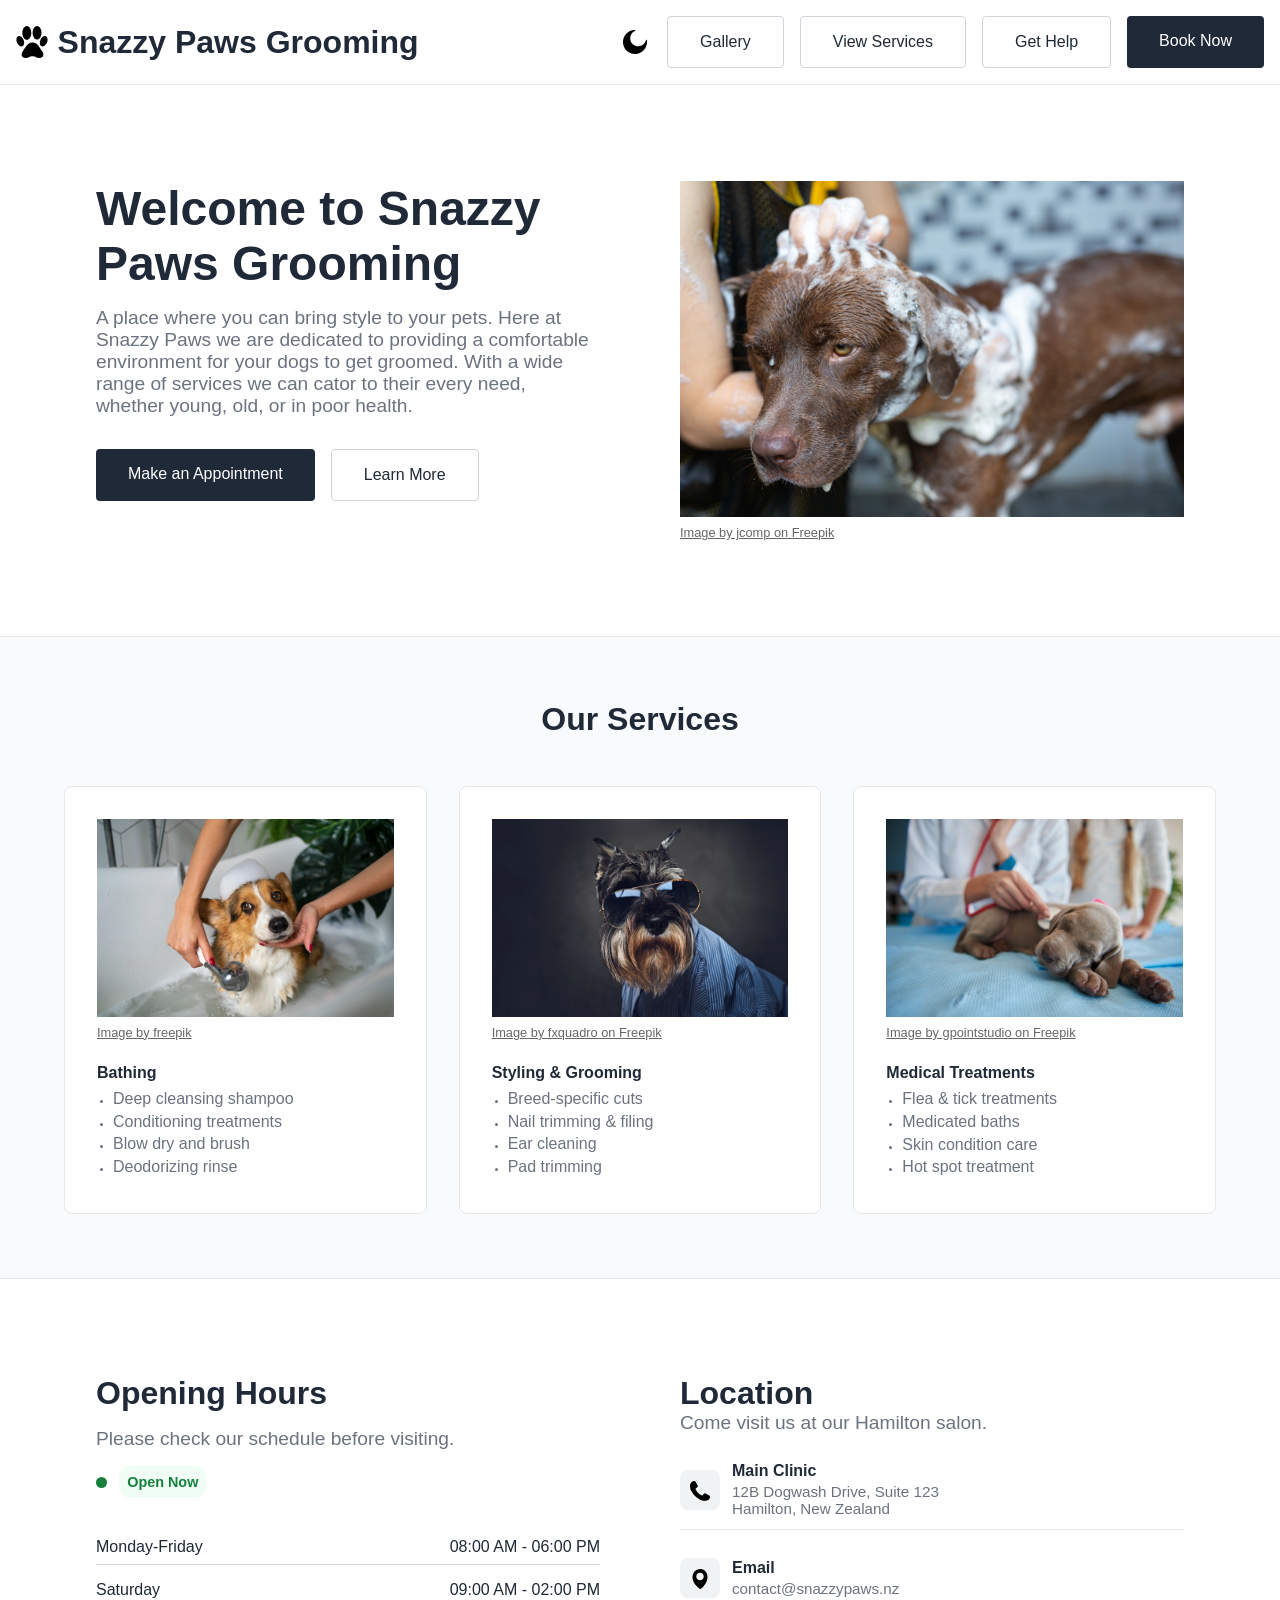
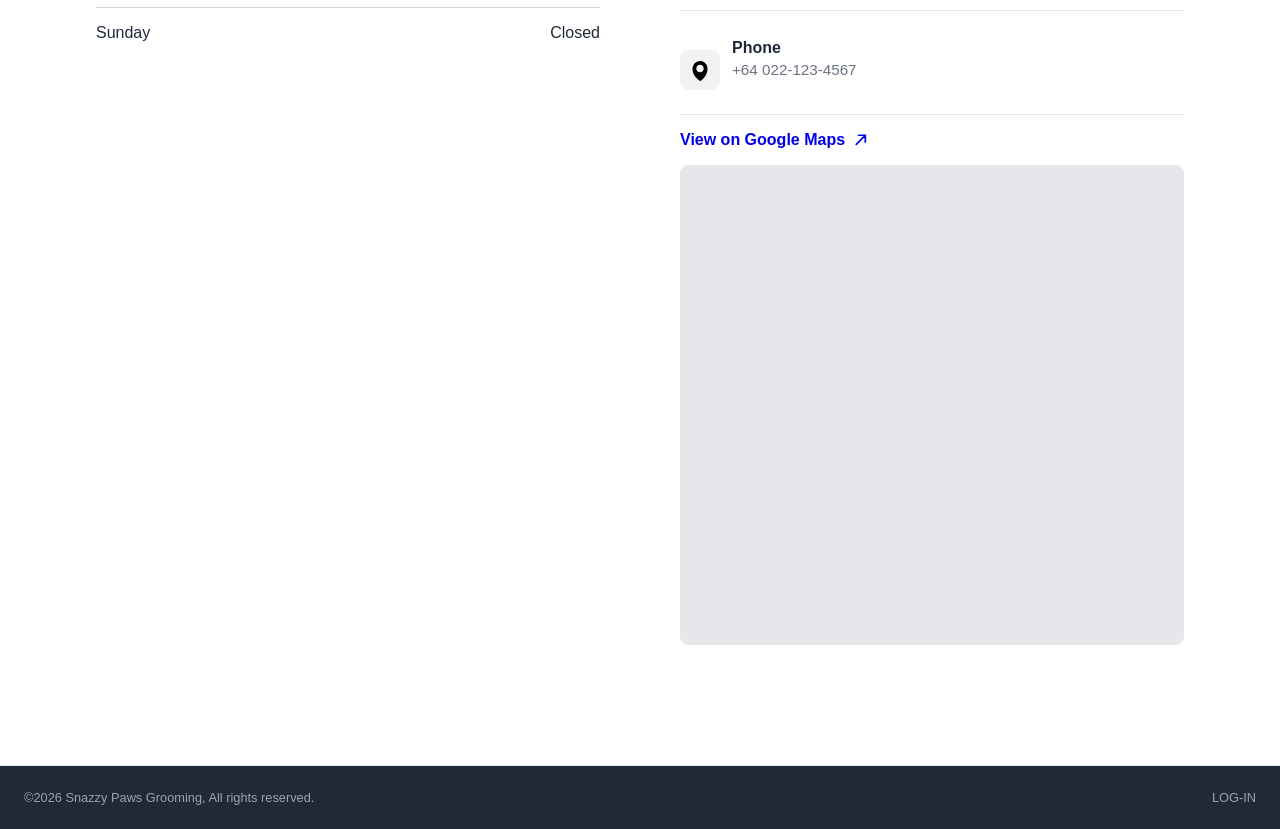
==== index.html @ 1c7f555d "Added dark mode toggle button The button works well on mobile and desktop view. The theme is confirm" ====
<!DOCTYPE html>
<html lang="en">
<head>
    <meta charset="UTF-8">
    <meta name="viewport" content="width=device-width, initial-scale=1.0">
    <meta charset="UTF-8">

    <!-- Document Title + Icon -->
    <title>Document</title>
    <link rel="Icon" type="image/x-icon" href="/">

    <link rel="stylesheet" href="styles/main.css">
</head>
<body>
    <!-- Navigation Bar -->
    <header>
        <!-- Icon + Title -->
        <h2 class="header-title">
            <a href="index.html" class="home-link">
                <img src="images/icons/paw.svg" alt="Snazzy Paws Logo" class="nav-icon">

                <span class="full-title">Snazzy Paws Grooming</span>
                <span class="short-title">Snazzy Paws</span>
            </a>
        </h2>

        <!-- Navigation Buttons -->
        <div class="button-group desktop-nav">
            <button id="theme-toggle" class="theme-toggle-btn">
                <img src="images/icons/moon.svg" alt="Toggle dark mode" class="theme-icon">
            </button>
            <a href="gallery.html" class="button">Gallery</a>
            <a href="services.html" class="button">View Services</a>
            <a href="contact.html" class="button">Get Help</a>
            <a  href="booking.html" class="button dark">Book Now</a>
        </div>

        <!-- Mobile dropdown button -->
        <div class="mobile-nav">
            <button id="theme-toggle-mobile" class="theme-toggle-btn">
                <img src="images/icons/moon.svg" alt="Toggle dark mode" class="theme-icon">
            </button>

            <button id="mobile-menu-toggle">☰</button>
            <div id="mobile-menu" class="mobile-menu hidden">
                <a href="gallery.html" class="button">Gallery</a>
                <a href="services.html" class="button">View Services</a>
                <a href="contact.html" class="button">Get Help</a>
                <a  href="booking.html" class="button dark">Book Now</a>
            </div>
        </div>
    </header>

    <!-- Core Page Content -->
    <main>
        <!-- Welcome Section (introduction and initial image) -->
        <section>
            <div class="split">
                <div class="card">
                    <h1>Welcome to Snazzy Paws Grooming</h1>
                    <p>A place where you can bring style to your pets. Here at Snazzy Paws we are dedicated to providing
                        a comfortable environment for your dogs to get groomed. With a wide range of services we can cator
                        to their every need, whether young, old, or in poor health.
                    </P>

                    <div class="button-group">
                        <a href="booking.html" class="button dark">Make an Appointment</a>
                        <a href="services.html" class="button">Learn More</a>
                    </div>

                </div>

                <!-- First image customers will see. -->
                <div class="card image-card">
                    <picture>
                        <source srcset="
                            images/gallery//jcomp_low.webp 480w,
                            images/gallery//jcomp_medium.webp 768w,
                            images/gallery//jcomp_full.webp 2000w"
                            sizes="
                                (max-width: 480px) 480px,
                                (max-width: 768px) 768px,
                                2000px"
                            type="image/webp">

                        <img src="images/gallery//jcomp_full.webp" class="placeholder-image" alt="Dog getting cleaned with soap" loading="lazy">
                    </picture>

                    <a href="https://www.freepik.com/free-photo/young-woman-taking-bath-with-her-favorite-dog-world-dog-love-day-concept_15640405.htm#fromView=keyword&page=2&position=1&uuid=e41bf6a6-319d-4314-92cb-4e85a00b60e2&query=Dog+grooming" class="image-credit">Image by jcomp on Freepik</a>
                </div>
            </div>
        </section>

        <!-- Services Preview Section -->
        <section class="dark">
            <div class="section-inner">
                <h2 class="center-text header-margin">Our Services</h2>

                <!-- Grid of Cards-->
                <div class="card-grid">
                    <div class="service-card">
                        <picture>
                            <source srcset="
                                images/gallery//dog_wash_low.webp 480w,
                                images/gallery//dog_wash_medium.webp 768w,
                                images/gallery//dog_wash_full.webp 2000w"
                                sizes="
                                    (max-width: 480px) 480px,
                                    (max-width: 768px) 768px,
                                    2000px"
                                type="image/webp">

                            <img src="images/gallery//dog_wash_full.webp" class="placeholder-image" alt="Dog getting washed with soap" loading="lazy">
                        </picture>
                        <a href="https://www.freepik.com/free-photo/washing-pet-dog-home_30994379.htm" class="image-credit half-margin">Image by freepik</a>

                        <h4>Bathing</h4>
                        <ul>
                            <li>Deep cleansing shampoo</li>
                            <li>Conditioning treatments</li>
                            <li>Blow dry and brush</li>
                            <li>Deodorizing rinse</li>
                        </ul>
                    </div>

                    <div class="service-card">
                        <picture>
                            <source srcset="
                                images/gallery//dog_sunglasses_low.webp 480w,
                                images/gallery//dog_sunglasses_medium.webp 768w,
                                images/gallery//dog_sunglasses_full.webp 2000w"
                                sizes="
                                    (max-width: 480px) 480px,
                                    (max-width: 768px) 768px,
                                    2000px"
                                type="image/webp">

                            <img src="images/gallery//dog_sunglass_full.webp" class="placeholder-image" alt="Dog wearing sunglasses" loading="lazy">
                        </picture>
                        <a href="https://www.freepik.com/free-photo/studio-portrait-fashionable-schnauzer-dogs-dressed-blue-shirt-sunglasses_24403038.htm" class="image-credit half-margin">Image by fxquadro on Freepik</a>

                        <h4>Styling & Grooming</h4>
                        <ul>
                            <li>Breed-specific cuts</li>
                            <li>Nail trimming & filing</li>
                            <li>Ear cleaning</li>
                            <li>Pad trimming</li>
                        </ul>
                    </div>

                    <div class="service-card">
                        <picture>
                            <source srcset="
                                images/gallery//dog_doctor_low.webp 480w,
                                images/gallery//dog_doctor_medium.webp 768w,
                                images/gallery//dog_doctor_full.webp 2000w"
                                sizes="
                                    (max-width: 480px) 480px,
                                    (max-width: 768px) 768px,
                                    2000px"
                                type="image/webp">

                            <img src="images/gallery//dog_doctor_full.webp" class="placeholder-image" alt="Dog getting medical checkup" loading="lazy">
                        </picture>
                        <a href="https://www.freepik.com/free-photo/routine-check-puppy-s-health_13133770.htm#fromView=search&page=3&position=2&uuid=cdb6e37a-cdc2-4c95-b731-fb04bb6a717f&query=dog+medical+treatment" class="image-credit half-margin">Image by gpointstudio on Freepik</a>

                        <h4>Medical Treatments</h4>
                        <ul>
                            <li>Flea & tick treatments</li>
                            <li>Medicated baths</li>
                            <li>Skin condition care</li>
                            <li>Hot spot treatment</li>
                        </ul>
                    </div>
                </div>
            </div>
        </section>

        <!-- Open Hours + Salon Location Section -->
        <section>
            <div class="split">
                <!-- Open Hours Card -->
                <div class="card">
                    <h2>Opening Hours</h2>
                    <p>Please check our schedule before visiting.</p>

                    <!-- Status Indicator -->
                     <div class="status-container">
                        <div class="status-bullet"></div>

                        <div class="status-card open">
                            <span>Open Now</span>
                        </div>
                     </div>

                     <!-- Salon Hours List -->
                    <div class="hours-list">
                        <div class="hours-row">
                            <span class="day">Monday-Friday</span>
                            <span class="time">08:00 AM - 06:00 PM</span>
                        </div>
                        <div class="hours-row">
                            <span class="day">Saturday</span>
                            <span class="time">09:00 AM - 02:00 PM</span>
                        </div>
                        <div class="hours-row">
                            <span class="day">Sunday</span>
                            <span class="time">Closed</span>
                        </div>
                    </div>
                </div>

                <!-- Salon Location Card -->
                <div class="card">
                    <div>
                        <h2>Location</h2>
                        <p>Come visit us at our Hamilton salon.</p>
                    </div>

                    <div class="contact-card">
                        <div class="contact-card-icon-holder">
                            <img src="images/icons/phone.svg" alt="" class="contact-card-icon">
                        </div>

                        <div class="contact-card-text">
                            <span class="contact-card-title">Main Clinic</span>
                            <span class="contact-card-detail">12B Dogwash Drive, Suite 123<br>Hamilton, New Zealand</span>
                        </div>
                    </div>

                    <div class="contact-card">
                        <div class="contact-card-icon-holder">
                            <img src="images/icons/map_pin.svg" alt="" class="contact-card-icon">
                        </div>

                        <div class="contact-card-text">
                            <span class="contact-card-title">Email</span>
                            <span class="contact-card-detail">contact@snazzypaws.nz</span>
                        </div>
                    </div>

                    <div class="contact-card">
                        <div class="contact-card-icon-holder">
                            <img src="images/icons/map_pin.svg" alt="" class="contact-card-icon">
                        </div>

                        <div class="contact-card-text half-margin">
                            <span class="contact-card-title">Phone</span>
                            <span class="contact-card-detail">+64 022-123-4567</span>
                        </div>
                    </div>

                    <div class="half-margin">
                        <a href="https://maps.app.goo.gl/GqcBo66sTEDNV7tZ8" class="map-link">
                            <strong>View on Google Maps</strong>

                            <!-- SVG gives me more control over the look of the element, unlike IMG -->
                            <svg class="external-link-icon" viewBox="0 0 12 12" fill="none" xmlns="http://www.w3.org/2000/svg">
                                <path d="M2 10L10 2M10 2H4M10 2V8" stroke="currentColor" stroke-width="1.5" stroke-linecap="round" stroke-linejoin="round"/>
                            </svg>
                       </a>

                        <div class="embedded-map">
                            <iframe
                                src="https://maps.google.com/maps?width=600&amp;height=400&amp;hl=en&amp;q=hamilton&amp;t=&amp;z=14&amp;ie=UTF8&amp;iwloc=B&amp;output=embed"
                                loading="lazy"
                                allowfullscreen
                                referrerpolicy="no-referrer-when-downgrade">
                            </iframe>
                        </div>
                    </div>
                </div>
            </div>
        </section>

        <div class="scroll-top-wrapper">
            <button class="scroll-top-btn" id="scroll-top-btn" onclick="window.scrollTo({top:0, behavior:'smooth'})">↑</button>
        </div>
    </main>

    <!-- Footer Bar -->
    <footer>
        <p>©2026 Snazzy Paws Grooming, All rights reserved.</p>
        <p>LOG-IN</p>
    </footer>

    <!-- Link JS -->
    <script src="js/main.js"></script>
</body>
</html>
---- styles/main.css ----
/* ---------------------- */
/*  ANCHOR - Variables    */
/* ---------------------- */
:root
{
    /* Backgrounds */
    --bg-primary:         #ffffff;
    --bg-secondary:       #f9fafb;
    --bg-dark:            #1f2937;
    --bg-gap:             #000000;
    --bg-input:           #f3f4f6;
    --bg-button-light:    #ffffff;
    --bg-button-hover:    #f7f4f4;
    --bg-icon-holder:     #f0f2f3;

    /* Placeholder (images not yet loaded) */
    --placeholder-bg:     #cccccc;
    --placeholder-border: #999999;

    /* Text */
    --text-primary:   #1f2937;
    --text-secondary: #6b7280;
    --text-muted:     #9ca3af;
    --text-credit:    #666666;
    --text-dark-bg:   #ffffff;
    --map-visited: #6b5ea8;

    /* Borders */
    --border:       #e5e7eb;
    --border-light: #d1d5db;

    /* Accent */
    --accent:       #374151;

    /* Status - Open */
    --status-open-bg:   #f0fdf4;
    --status-open-text: #15803d;

    /* Status - Closed */
    --status-closed-bg:   #fdf0f0;
    --status-closed-text: #961919;

    --icon-filter: none;
}

[data-theme="dark"]
{
    /* Backgrounds */
    --bg-primary:         #1e1f35;
    --bg-secondary:       #191a2e;
    --bg-dark:            #19192c;
    --bg-gap:             #0a0a14;
    --bg-input:           #252540;
    --bg-button-light:    #252540;
    --bg-button-hover:    #2e2f50;
    --bg-icon-holder:     #252540;

    /* Placeholder */
    --placeholder-bg:     #252540;
    --placeholder-border: #3a3c6e;

    /* Text */
    --text-primary:   #f0f0f5;
    --text-secondary: #b0b0c8;
    --text-muted:     #707088;
    --text-credit:    #707088;
    --text-dark-bg:   #f0f0f5;
    --link-visited: #9d8ec4;

    /* Borders */
    --border:       #2a2b45;
    --border-light: #3a3c6e;

    /* Accent */
    --accent: #d8d8f0;

    --icon-filter: invert(1) opacity(0.85);
}

[data-theme="dark"] .booking-field input,
[data-theme="dark"] .booking-field select,
[data-theme="dark"] .booking-field textarea
{
    background-color: var(--bg-input);
    border: 1px solid var(--border-light);
}

[data-theme="dark"] .appointment-date-input
{
    background-color: var(--bg-input);
}

[data-theme="dark"] a.button.dark
{
    border: 1px solid var(--border-light);
}

/* ---------------------- */
/*  ANCHOR - Reset        */
/* ---------------------- */
*
{
    box-sizing: border-box;
    margin: 0;
    padding: 0;
}

html, body
{
    height: 100%;
    font-family: Arial, sans-serif;
}

body
{
    display: flex;
    flex-direction: column;
    min-height: 100vh;
}


/* ---------------------- */
/*  ANCHOR - Text         */
/* ---------------------- */
h1
{
    font-size: 3rem;
    color: var(--text-primary);
}

h2
{
    font-size: 2rem;
    color: var(--text-primary);
}

h3, h4
{
    color: var(--text-primary);
}

p
{
    font-size: 1.2rem;
    color: var(--text-secondary);
}

.map-link
{
    text-decoration: none;
}

.map-link:visited
{
    color: var(--map-visited);
}


/* ---------------------- */
/*  ANCHOR - Header       */
/* ---------------------- */
header, footer
{
    padding: 1rem;
    flex-shrink: 0;

    display: flex;
    justify-content: space-between;
    align-items: center;
}

header
{
    background-color: var(--bg-primary);
    border-bottom: 1px solid var(--border);
}

footer
{
    padding: 1.5rem;
    background-color: var(--bg-dark);
}

footer p
{
    color: var(--text-muted);
    font-size: 0.8rem;
}

.home-link
{
    display: flex;
    align-items: center;
    gap: 0.6rem;

    text-decoration: none;
    color: inherit;
}

.short-title
{
    display: none;
}


/* ---------------------- */
/*  ANCHOR - Navigation   */
/* ---------------------- */
.desktop-nav
{
    display: flex;
    gap: 1rem;
}

.mobile-nav
{
    display: none;
    gap: 0.5rem;
    align-items: center;
}


/* ---------------------- */
/*  ANCHOR - Main         */
/* ---------------------- */
main
{
    flex: 1;
    display: flex;
    flex-direction: column;
    background-color: var(--bg-gap);
}

section
{
    padding: 4rem;
    background-color: var(--bg-primary);
    border-bottom: 1px solid var(--border);
}

section.dark
{
    background-color: var(--bg-secondary);
}

.section-inner
{
    max-width: 1500px;
    margin: 0 auto;
    width: 100%;
}

.center-hero
{
    display: flex;
    flex-direction: column;
    align-items: center;
    justify-content: center;
}

.center-hero h1
{
    margin-bottom: 0;
}

.center-hero .button-group
{
    justify-content: center;
    margin-top: 0;
}


/* ---------------------- */
/*  ANCHOR - Buttons      */
/* ---------------------- */
.theme-toggle-btn
{
    background: none;
    border: none;
    cursor: pointer;
    padding: 0.25rem;
    display: flex;
    align-items: center;
    justify-content: center;
}

.theme-icon
{
    width: 1.5rem;
    height: 1.5rem;
    filter: var(--icon-filter);
}

.submit-btn
{
    align-self: center;
    margin-top: 0.5rem;

    padding: 1rem 2rem;
    border-radius: 4px;
    cursor: pointer;
    font-size: 1rem;
    white-space: nowrap;

    background-color: var(--bg-dark);
    color: var(--text-dark-bg);
    border: none;
    text-decoration: none;
}

.button-group
{
    display: flex;
    gap: 1rem;
    margin-top: 1rem;
}

header .button-group
{
    margin-top: 0;
}

a.button
{
    padding: 1rem 2rem;
    border-radius: 4px;
    cursor: pointer;
    font-size: 1rem;
    white-space: nowrap;

    background-color: var(--bg-button-light);
    color: var(--text-primary);
    border: 1px solid var(--border-light);

    text-decoration: none;
}

a.button.dark
{
    background-color: var(--bg-dark);
    color: var(--text-dark-bg);
    border: none;
}

a.button:hover
{
    background-color: var(--bg-button-hover);
    opacity: 0.9;
}

a.button.dark:hover
{
    background-color: var(--bg-dark);
    opacity: 0.85;
}


/* ---------------------- */
/*  ANCHOR - Layout       */
/* ---------------------- */
.split
{
    display: flex;
    gap: 1rem;
    flex-wrap: wrap;
}

.split > .card
{
    flex: 1 1 400px;
    max-width: 100%;
}

.split .image-card .placeholder-image
{
    width: 100%;
    height: auto;
}

.card-grid
{
    display: grid;
    grid-template-columns: repeat(auto-fit, minmax(250px, 1fr));
    gap: 2rem;
}

.card-grid.minimal-grid
{
    grid-template-columns: repeat(3, 1fr);
    gap: 2rem;
}

.center-text
{
    text-align: center;
}

.header-margin
{
    margin-bottom: 3rem;
}

.half-margin
{
    margin-bottom: 1.5rem;
}

.quarter-margin
{
    margin-bottom: 0.75rem;
}

.bullet-item
{
    display: flex;
    align-items: center;
    justify-content: center;
    gap: 0.5rem;
}

.card-bullet
{
    width: 0.7rem;
    height: 0.7rem;
    border-radius: 50%;
    background-color: var(--accent);
    flex-shrink: 0;
}


/* ---------------------- */
/*  ANCHOR - Cards        */
/* ---------------------- */
.card
{
    flex: 1;
    max-width: 50%;
    padding: 2rem;
    display: flex;
    flex-direction: column;
    gap: 1rem;
}

.card p
{
    max-width: 500px;
}

.card.image-card
{
    display: flex;
    flex-direction: column;
    align-items: flex-start;
    gap: 0.5rem;
}

.service-card
{
    background-color: var(--bg-secondary);
    border: 1px solid var(--border);
    padding: 2rem;
    border-radius: 8px;
    display: flex;
    flex-direction: column;
}

.service-card.clickable
{
    position: relative;
    cursor: pointer;
}

section.dark .service-card
{
    background-color: var(--bg-primary);
}

.service-card h4
{
    margin: 0 0 0.5rem 0;
    font-weight: 600;
}

.service-card p
{
    font-size: 1rem;
}

.service-card ul
{
    list-style-position: outside;
    padding-left: 1rem;
    color: var(--text-secondary);
}

.service-card li
{
    margin-bottom: 0.3rem;
}

.service-card li::marker
{
    color: var(--text-secondary);
    font-size: 0.7em;
}

.service-card .placeholder-image
{
    width: 100%;
    margin-bottom: 0.5rem;
}

.addon-card
{
    padding: 0.75rem 0.6rem;
    cursor: pointer;
    flex-direction: row;
    align-items: center;
    gap: 0.5rem;
}

.addon-checkbox
{
    width: 1.1rem;
    height: 1.1rem;
    flex-shrink: 0;
    cursor: pointer;
    accent-color: var(--bg-dark);
}

.addon-card label
{
    cursor: pointer;
    font-size: 1rem;
    color: var(--accent);
}

.card-grid .service-card.minimal
{
    grid-column: span 1;
    width: auto;
    text-align: center;
}

.card-grid .service-card.minimal p
{
    color: var(--accent);
}

.card-click-hint
{
    display: none;
}

.service-card.clickable .card-click-hint
{
    display: block;
    position: absolute;
    top: 0;
    right: 0.75rem;
    font-size: 1.5rem;
    color: var(--text-muted);
}

.click-hint
{
    font-size: 0.85rem;
    color: var(--text-muted);
    margin-top: 0.5rem;
}


/* ---------------------- */
/*  ANCHOR - Images       */
/* ---------------------- */
.nav-icon
{
    width: 2rem;
    height: 2rem;
    display: block;
    filter: var(--icon-filter);
}

.placeholder-image
{
    width: 80%;
    max-width: 1920px;
    aspect-ratio: 16 / 9;
    background-color: var(--placeholder-bg);
    border: 1px dashed var(--placeholder-border);
}

img.placeholder-image
{
    width: 100%;
    max-width: 1920px;
    aspect-ratio: unset;
    border: none;
    height: auto;
    display: block;
}

.image-credit
{
    font-size: 0.8rem;
    color: var(--text-credit);
    margin-top: 0;
}

.icon-circle
{
    width: 5rem;
    height: 5rem;
    margin: 0 auto 1rem auto;

    border: 1px solid var(--placeholder-bg);
    border-radius: 50%;

    display: flex;
    align-items: center;
    justify-content: center;

    overflow: hidden;
}

.icon-circle img
{
    width: 60%;
    height: 60%;
    object-fit: contain;
    transform: translateY(0.1rem);
}


/* ---------------------- */
/*  ANCHOR - Status       */
/* ---------------------- */
.status-container
{
    display: flex;
    align-items: center;
    gap: 0.75rem;
    margin-bottom: 1rem;
}

.status-bullet
{
    width: 0.7rem;
    height: 0.7rem;
    border-radius: 50%;
    background-color: var(--status-open-text);
}

.status-card
{
    width: fit-content;
    border-radius: 12px;
    font-size: 0.9rem;
    font-weight: 600;
    padding: 0.5rem;
}

.status-card.open
{
    background-color: var(--status-open-bg);
    color: var(--status-open-text);
}

.status-card.closed
{
    background-color: var(--status-closed-bg);
    color: var(--status-closed-text);
}


/* ---------------------- */
/*  ANCHOR - Hours        */
/* ---------------------- */
.hours-list
{
    display: flex;
    flex-direction: column;
    gap: 0.5rem;
}

.hours-row
{
    display: flex;
    justify-content: space-between;
    align-items: center;
    padding: 0.5rem 0;
    border-bottom: 1px solid var(--border-light);
    font-size: 1rem;
    color: var(--text-primary);
}

.hours-row:last-child
{
    border-bottom: none;
}

.hours-row .day,
.hours-row .time
{
    flex-shrink: 0;
}


/* ---------------------- */
/*  ANCHOR - Contact      */
/* ---------------------- */
.contact-card
{
    display: flex;
    align-items: center;
    gap: 0.75rem;
    padding: 0.75rem 0;
    border-bottom: 1px solid var(--border);
}

.contact-card:last-of-type
{
    border-bottom: none;
    margin-bottom: 1rem;
}

.contact-card-icon-holder
{
    display: flex;
    align-items: center;
    justify-content: center;

    width: 2.5rem;
    height: 2.5rem;

    background-color: var(--bg-icon-holder);
    border-radius: 8px;
}

.contact-card-icon
{
    width: 1.25rem;
    height: 1.25rem;
    flex-shrink: 0;
    margin-top: 0.1rem;
    filter: var(--icon-filter);
}

.contact-card-text
{
    display: flex;
    flex-direction: column;
    gap: 0.2rem;
}

.contact-card-title
{
    font-weight: 600;
    font-size: 1rem;
    color: var(--text-primary);
}

.contact-card-detail
{
    font-size: 0.95rem;
    color: var(--text-secondary);
}


/* ---------------------- */
/*  ANCHOR - External Link*/
/* ---------------------- */
.external-link-icon
{
    display: inline-block;
    width: 0.85em;
    height: 0.85em;
    margin-left: 0.3em;
    vertical-align: middle;
    position: relative;
    top: -0.05em;

    text-decoration: none;
}


/* ---------------------- */
/*  ANCHOR - Embedded Map */
/* ---------------------- */
.embedded-map
{
    width: 100%;
    height: 30rem;
    border-radius: 8px;
    border: 1px solid var(--border);
    overflow: hidden;
    margin-top: 1rem;
    background-color: var(--border);
}

.embedded-map iframe
{
    width: 100%;
    height: 100%;
    border: none;
    display: block;
}


/* ---------------------- */
/*  ANCHOR - Booking      */
/* ---------------------- */
.booking-card
{
    background-color: var(--bg-primary);
    border: 1px solid var(--border);
    padding: 2rem 0 2rem 0;
    border-radius: 8px;
    display: flex;
    flex-direction: row;
}

.booking-card.vertical
{
    flex-direction: column;
    padding: 2rem;
}

.booking-group
{
    width: 50%;
    border-right: 1px solid var(--border);

    padding-left: 3rem;
    padding-right: 3rem;
}

.booking-group:last-child
{
    border: none;
}

.booking-field
{
    display: flex;
    align-items: center;

    gap: 1rem;
    margin-bottom: 0.5rem;
}

.booking-field label
{
    white-space: nowrap;
    width: 3rem;
    color: var(--text-primary);
}

.booking-field input,
.booking-field select,
.booking-field textarea
{
    color: var(--text-primary);
}

.booking-field input
{
    flex: 1;
    height: 1.75rem;
    width: 100%;
    min-width: 0;
}

.booking-field select
{
    height: 1.75rem;
    width: 100%;

    padding-left: 0.5rem;
    font-size: 1rem;
}

.booking-field.stacked
{
    flex-direction: column;
    align-items: flex-start;
}

.booking-field.stacked label
{
    width: auto;
    max-width: 100%;
}

.booking-field.stacked input
{
    width: 100%;
    height: 10rem;
}

.booking-field.stacked textarea
{
    width: 100%;
    height: 7rem;
    resize: vertical;
}

.booking-field label.label-wide
{
    width: 6rem;
}

.booking-field label.label-wider
{
    width: 10rem;
}

.booking-field input[type="checkbox"]
{
    flex: none;
    width: 1.1rem;
    height: 1.1rem;
    accent-color: var(--bg-dark);
    cursor: pointer;
}

.number-input
{
    display: flex;
    align-items: center;
    border: 1px solid var(--border-light);
    border-radius: 4px;
    overflow: hidden;
    flex: 1;
    min-width: 0;
}

.number-input input
{
    flex: 1;
    min-width: 0;
    text-align: center;
    border: none;
    outline: none;
    font-size: 1rem;
    padding: 0.4rem 0;
    -moz-appearance: textfield;
    width: 0;
}

.number-input input::-webkit-outer-spin-button,
.number-input input::-webkit-inner-spin-button
{
    -webkit-appearance: none;
}

.number-btn
{
    padding: 0.4rem 0.75rem;
    background: var(--bg-input);
    border: none;
    border-radius: 0;
    cursor: pointer;
    font-size: 1rem;
    color: var(--text-primary);
}

.number-btn:hover
{
    background: var(--border);
}

.appointment-date-input
{
    min-height: 8.9rem;
    min-width: 100%;
    max-width: 100%;

    padding: 0 1rem;
    border: 1px solid var(--border-light);
    border-radius: 0px;
    font-size: 1rem;
    color: var(--text-primary);
    background-color: var(--bg-input);
}


/* ---------------------- */
/*  ANCHOR - Scroll Top   */
/* ---------------------- */
.scroll-top-wrapper
{
    position: sticky;
    bottom: 0;
    height: 0;
    display: flex;
    align-items: flex-end;
    pointer-events: none;
}

.scroll-top-btn
{
    display: none;
    pointer-events: all;

    margin-right: 2rem;
    margin-left: auto;
    margin-bottom: 2rem;

    width: 3rem;
    height: 3rem;
    border-radius: 50%;
    border: none;

    background-color: var(--bg-dark);
    color: var(--text-dark-bg);
    font-size: 1.2rem;
    cursor: pointer;

    box-shadow: 0 2px 8px rgba(0,0,0,0.2);
}


/* ---------------------- */
/*  ANCHOR - Mobile       */
/* ---------------------- */
@media (max-width: 768px)
{
    .scroll-top-btn.visible
    {
        display: flex;
        align-items: center;
        justify-content: center;
    }

    .header-title
    {
        font-size: 1.5rem;
    }

    .full-title
    {
        display: none;
    }

    .short-title
    {
        display: inline;
        font-weight: bold;
    }

    .desktop-nav
    {
        display: none !important;
    }

    .mobile-nav
    {
        display: flex;
    }

    .mobile-menu
    {
        position: absolute;
        top: 4rem;
        right: 0;
        background: var(--bg-primary);
        border: 1px solid var(--border-light);
        border-radius: 8px;
        flex-direction: column;
        display: flex;
        min-width: 150px;
        z-index: 100;
        overflow: hidden;
    }

    .mobile-menu.hidden
    {
        display: none;
    }

    .mobile-menu a
    {
        height: fit-content;
        border: none;
        border-radius: 0;
        border-bottom: 1px solid var(--border-light);
        font-size: 1rem;
    }

    .mobile-menu a:last-child
    {
        border-bottom: none;
    }

    #mobile-menu-toggle
    {
        background: none;
        border: none;
        font-size: 1.5rem;
        cursor: pointer;
        color: var(--text-primary);
    }

    h1, h2, h3, p, .image-credit
    {
        text-align: center;
    }

    h1
    {
        font-size: 2rem;
    }

    .center-text-mobile
    {
        text-align: center;
    }

    footer
    {
        flex-direction: column;
        gap: 0.5rem;
    }

    section
    {
        padding: 2rem;
    }

    .split > .card
    {
        padding: 0.5rem;
    }

    .status-container
    {
        align-self: center;
    }

    .button-group
    {
        flex-wrap: wrap;
        justify-content: center;
    }

    .card-grid.minimal-grid
    {
        grid-template-columns: 1fr;
    }

    .booking-card
    {
        flex-direction: column;
    }

    .booking-group
    {
        width: 100%;
        border-right: none;
        border-bottom: 1px solid var(--border);
        padding: 1.5rem;
    }

    .booking-group:first-child
    {
        padding-top: 0;
    }

    .booking-group:last-child
    {
        border-bottom: none;
        padding-bottom: 0;
    }

    .appointment-date-input
    {
        min-height: 6.9rem;
    }
}


/* ---------------------- */
/*  ANCHOR - Desktop      */
/* ---------------------- */
@media (min-width: 769px)
{
    .mobile-margin
    {
        margin-bottom: 0 !important;
    }
}
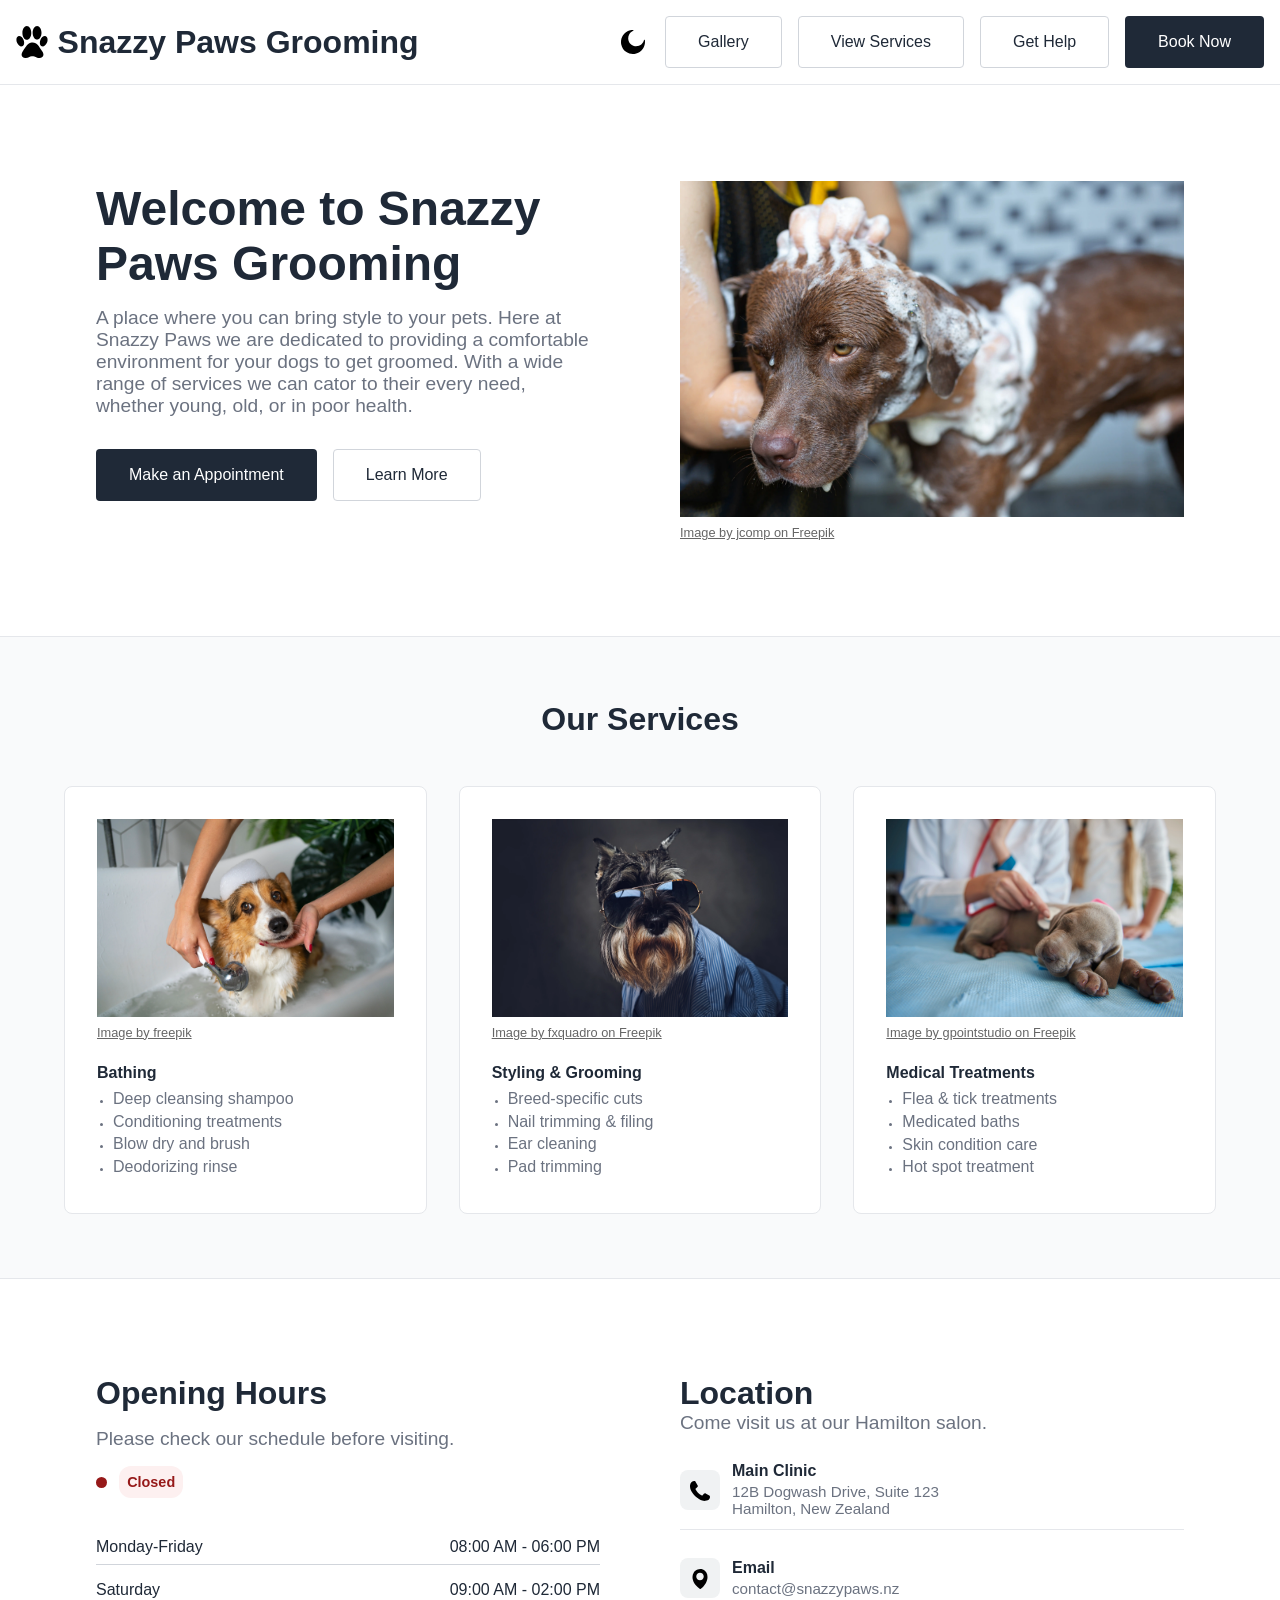
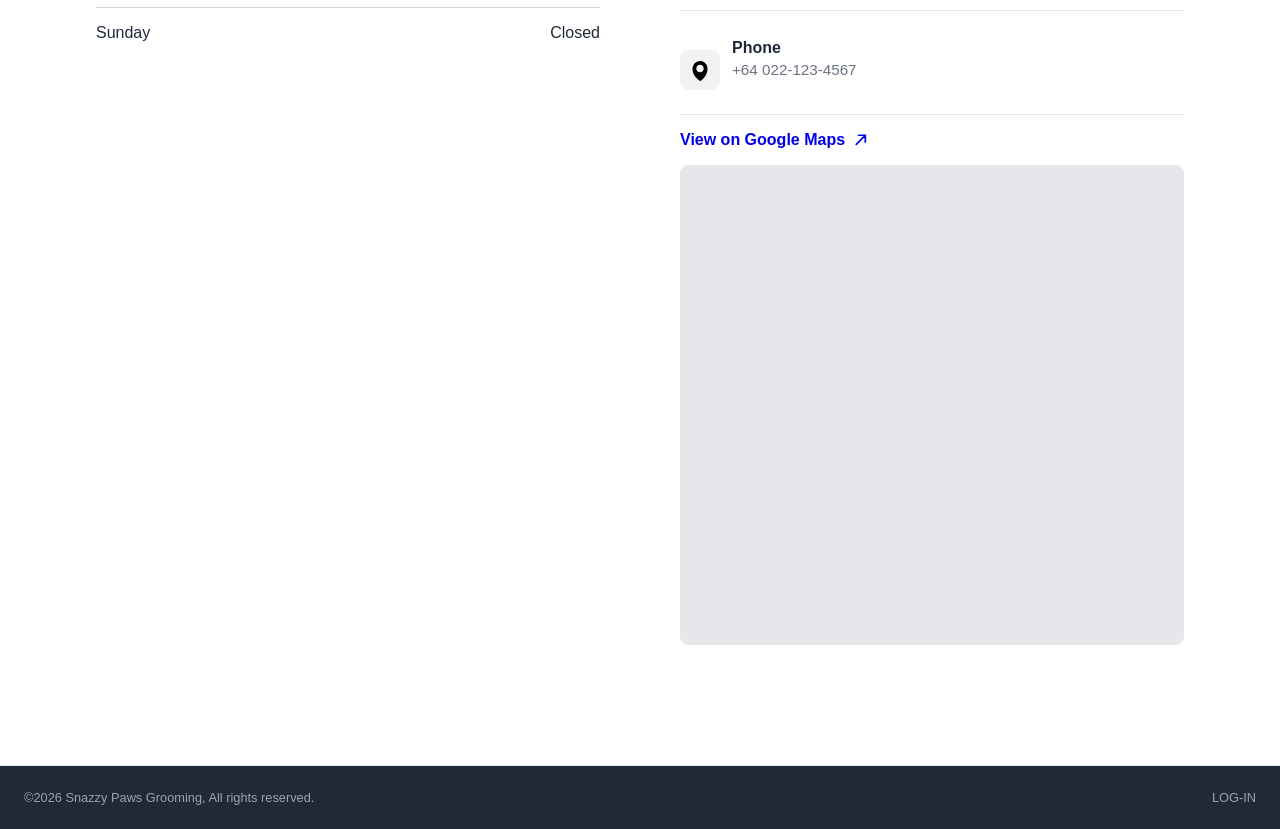
==== commit ee997c51: "Format html documents Consistent formatting should make it easier to work with." ====
--- a/index.html
+++ b/index.html
@@ -1,5 +1,6 @@
 <!DOCTYPE html>
 <html lang="en">
+
 <head>
     <meta charset="UTF-8">
     <meta name="viewport" content="width=device-width, initial-scale=1.0">
@@ -11,6 +12,7 @@
 
     <link rel="stylesheet" href="styles/main.css">
 </head>
+
 <body>
     <!-- Navigation Bar -->
     <header>
@@ -32,7 +34,7 @@
             <a href="gallery.html" class="button">Gallery</a>
             <a href="services.html" class="button">View Services</a>
             <a href="contact.html" class="button">Get Help</a>
-            <a  href="booking.html" class="button dark">Book Now</a>
+            <a href="booking.html" class="button dark">Book Now</a>
         </div>
 
         <!-- Mobile dropdown button -->
@@ -46,7 +48,7 @@
                 <a href="gallery.html" class="button">Gallery</a>
                 <a href="services.html" class="button">View Services</a>
                 <a href="contact.html" class="button">Get Help</a>
-                <a  href="booking.html" class="button dark">Book Now</a>
+                <a href="booking.html" class="button dark">Book Now</a>
             </div>
         </div>
     </header>
@@ -59,7 +61,8 @@
                 <div class="card">
                     <h1>Welcome to Snazzy Paws Grooming</h1>
                     <p>A place where you can bring style to your pets. Here at Snazzy Paws we are dedicated to providing
-                        a comfortable environment for your dogs to get groomed. With a wide range of services we can cator
+                        a comfortable environment for your dogs to get groomed. With a wide range of services we can
+                        cator
                         to their every need, whether young, old, or in poor health.
                     </P>
 
@@ -76,17 +79,17 @@
                         <source srcset="
                             images/gallery//jcomp_low.webp 480w,
                             images/gallery//jcomp_medium.webp 768w,
-                            images/gallery//jcomp_full.webp 2000w"
-                            sizes="
+                            images/gallery//jcomp_full.webp 2000w" sizes="
                                 (max-width: 480px) 480px,
                                 (max-width: 768px) 768px,
-                                2000px"
-                            type="image/webp">
-
-                        <img src="images/gallery//jcomp_full.webp" class="placeholder-image" alt="Dog getting cleaned with soap" loading="lazy">
+                                2000px" type="image/webp">
+
+                        <img src="images/gallery//jcomp_full.webp" class="placeholder-image"
+                            alt="Dog getting cleaned with soap" loading="lazy">
                     </picture>
 
-                    <a href="https://www.freepik.com/free-photo/young-woman-taking-bath-with-her-favorite-dog-world-dog-love-day-concept_15640405.htm#fromView=keyword&page=2&position=1&uuid=e41bf6a6-319d-4314-92cb-4e85a00b60e2&query=Dog+grooming" class="image-credit">Image by jcomp on Freepik</a>
+                    <a href="https://www.freepik.com/free-photo/young-woman-taking-bath-with-her-favorite-dog-world-dog-love-day-concept_15640405.htm#fromView=keyword&page=2&position=1&uuid=e41bf6a6-319d-4314-92cb-4e85a00b60e2&query=Dog+grooming"
+                        class="image-credit">Image by jcomp on Freepik</a>
                 </div>
             </div>
         </section>
@@ -103,16 +106,16 @@
                             <source srcset="
                                 images/gallery//dog_wash_low.webp 480w,
                                 images/gallery//dog_wash_medium.webp 768w,
-                                images/gallery//dog_wash_full.webp 2000w"
-                                sizes="
+                                images/gallery//dog_wash_full.webp 2000w" sizes="
                                     (max-width: 480px) 480px,
                                     (max-width: 768px) 768px,
-                                    2000px"
-                                type="image/webp">
-
-                            <img src="images/gallery//dog_wash_full.webp" class="placeholder-image" alt="Dog getting washed with soap" loading="lazy">
+                                    2000px" type="image/webp">
+
+                            <img src="images/gallery//dog_wash_full.webp" class="placeholder-image"
+                                alt="Dog getting washed with soap" loading="lazy">
                         </picture>
-                        <a href="https://www.freepik.com/free-photo/washing-pet-dog-home_30994379.htm" class="image-credit half-margin">Image by freepik</a>
+                        <a href="https://www.freepik.com/free-photo/washing-pet-dog-home_30994379.htm"
+                            class="image-credit half-margin">Image by freepik</a>
 
                         <h4>Bathing</h4>
                         <ul>
@@ -128,16 +131,16 @@
                             <source srcset="
                                 images/gallery//dog_sunglasses_low.webp 480w,
                                 images/gallery//dog_sunglasses_medium.webp 768w,
-                                images/gallery//dog_sunglasses_full.webp 2000w"
-                                sizes="
+                                images/gallery//dog_sunglasses_full.webp 2000w" sizes="
                                     (max-width: 480px) 480px,
                                     (max-width: 768px) 768px,
-                                    2000px"
-                                type="image/webp">
-
-                            <img src="images/gallery//dog_sunglass_full.webp" class="placeholder-image" alt="Dog wearing sunglasses" loading="lazy">
+                                    2000px" type="image/webp">
+
+                            <img src="images/gallery//dog_sunglass_full.webp" class="placeholder-image"
+                                alt="Dog wearing sunglasses" loading="lazy">
                         </picture>
-                        <a href="https://www.freepik.com/free-photo/studio-portrait-fashionable-schnauzer-dogs-dressed-blue-shirt-sunglasses_24403038.htm" class="image-credit half-margin">Image by fxquadro on Freepik</a>
+                        <a href="https://www.freepik.com/free-photo/studio-portrait-fashionable-schnauzer-dogs-dressed-blue-shirt-sunglasses_24403038.htm"
+                            class="image-credit half-margin">Image by fxquadro on Freepik</a>
 
                         <h4>Styling & Grooming</h4>
                         <ul>
@@ -153,16 +156,16 @@
                             <source srcset="
                                 images/gallery//dog_doctor_low.webp 480w,
                                 images/gallery//dog_doctor_medium.webp 768w,
-                                images/gallery//dog_doctor_full.webp 2000w"
-                                sizes="
+                                images/gallery//dog_doctor_full.webp 2000w" sizes="
                                     (max-width: 480px) 480px,
                                     (max-width: 768px) 768px,
-                                    2000px"
-                                type="image/webp">
-
-                            <img src="images/gallery//dog_doctor_full.webp" class="placeholder-image" alt="Dog getting medical checkup" loading="lazy">
+                                    2000px" type="image/webp">
+
+                            <img src="images/gallery//dog_doctor_full.webp" class="placeholder-image"
+                                alt="Dog getting medical checkup" loading="lazy">
                         </picture>
-                        <a href="https://www.freepik.com/free-photo/routine-check-puppy-s-health_13133770.htm#fromView=search&page=3&position=2&uuid=cdb6e37a-cdc2-4c95-b731-fb04bb6a717f&query=dog+medical+treatment" class="image-credit half-margin">Image by gpointstudio on Freepik</a>
+                        <a href="https://www.freepik.com/free-photo/routine-check-puppy-s-health_13133770.htm#fromView=search&page=3&position=2&uuid=cdb6e37a-cdc2-4c95-b731-fb04bb6a717f&query=dog+medical+treatment"
+                            class="image-credit half-margin">Image by gpointstudio on Freepik</a>
 
                         <h4>Medical Treatments</h4>
                         <ul>
@@ -185,15 +188,15 @@
                     <p>Please check our schedule before visiting.</p>
 
                     <!-- Status Indicator -->
-                     <div class="status-container">
+                    <div class="status-container">
                         <div class="status-bullet"></div>
 
                         <div class="status-card open">
                             <span>Open Now</span>
                         </div>
-                     </div>
-
-                     <!-- Salon Hours List -->
+                    </div>
+
+                    <!-- Salon Hours List -->
                     <div class="hours-list">
                         <div class="hours-row">
                             <span class="day">Monday-Friday</span>
@@ -224,7 +227,8 @@
 
                         <div class="contact-card-text">
                             <span class="contact-card-title">Main Clinic</span>
-                            <span class="contact-card-detail">12B Dogwash Drive, Suite 123<br>Hamilton, New Zealand</span>
+                            <span class="contact-card-detail">12B Dogwash Drive, Suite 123<br>Hamilton, New
+                                Zealand</span>
                         </div>
                     </div>
 
@@ -255,17 +259,17 @@
                             <strong>View on Google Maps</strong>
 
                             <!-- SVG gives me more control over the look of the element, unlike IMG -->
-                            <svg class="external-link-icon" viewBox="0 0 12 12" fill="none" xmlns="http://www.w3.org/2000/svg">
-                                <path d="M2 10L10 2M10 2H4M10 2V8" stroke="currentColor" stroke-width="1.5" stroke-linecap="round" stroke-linejoin="round"/>
+                            <svg class="external-link-icon" viewBox="0 0 12 12" fill="none"
+                                xmlns="http://www.w3.org/2000/svg">
+                                <path d="M2 10L10 2M10 2H4M10 2V8" stroke="currentColor" stroke-width="1.5"
+                                    stroke-linecap="round" stroke-linejoin="round" />
                             </svg>
-                       </a>
+                        </a>
 
                         <div class="embedded-map">
                             <iframe
                                 src="https://maps.google.com/maps?width=600&amp;height=400&amp;hl=en&amp;q=hamilton&amp;t=&amp;z=14&amp;ie=UTF8&amp;iwloc=B&amp;output=embed"
-                                loading="lazy"
-                                allowfullscreen
-                                referrerpolicy="no-referrer-when-downgrade">
+                                loading="lazy" allowfullscreen referrerpolicy="no-referrer-when-downgrade">
                             </iframe>
                         </div>
                     </div>
@@ -274,7 +278,8 @@
         </section>
 
         <div class="scroll-top-wrapper">
-            <button class="scroll-top-btn" id="scroll-top-btn" onclick="window.scrollTo({top:0, behavior:'smooth'})">↑</button>
+            <button class="scroll-top-btn" id="scroll-top-btn"
+                onclick="window.scrollTo({top:0, behavior:'smooth'})">↑</button>
         </div>
     </main>
 
@@ -287,4 +292,5 @@
     <!-- Link JS -->
     <script src="js/main.js"></script>
 </body>
+
 </html>
--- a/styles/main.css
+++ b/styles/main.css
@@ -348,10 +348,11 @@
     opacity: 0.9;
 }
 
-a.button.dark:hover
+a.button.dark
 {
     background-color: var(--bg-dark);
-    opacity: 0.85;
+    color: var(--text-dark-bg);
+    border: 1px solid transparent;
 }
 
 
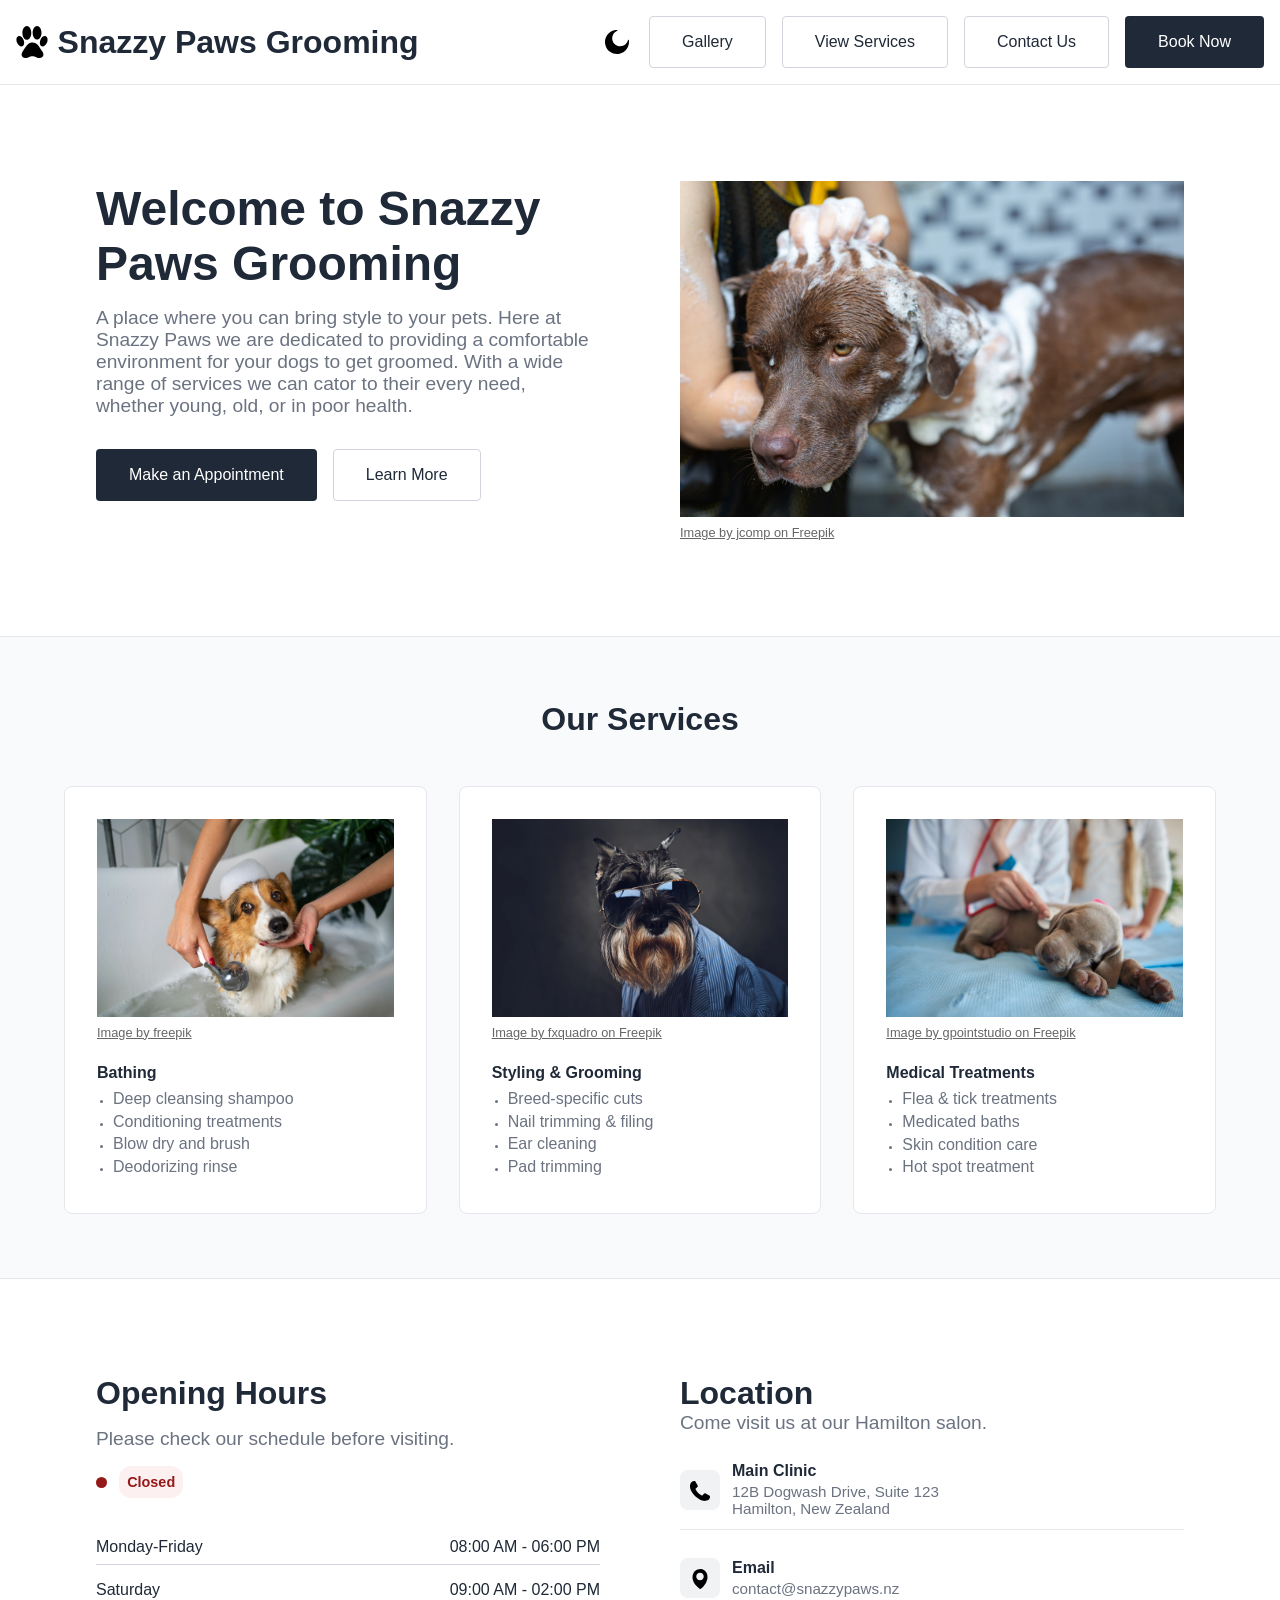
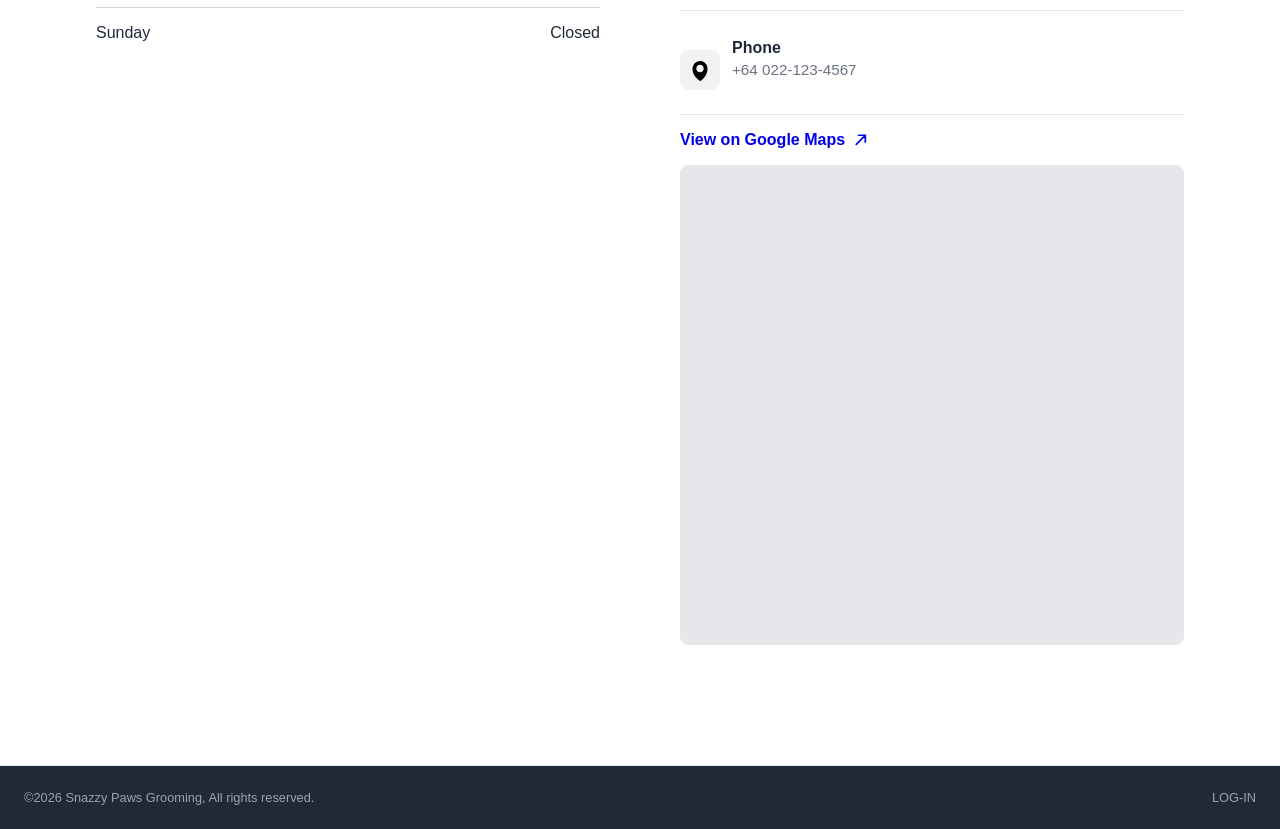
==== commit 89dc81dc: "Changed contact button name It was "Get Help". This was functional but ambiguous (i.e. technical hel" ====
--- a/index.html
+++ b/index.html
@@ -7,7 +7,7 @@
     <meta charset="UTF-8">
 
     <!-- Document Title + Icon -->
-    <title>Document</title>
+    <title>Home</title>
     <link rel="Icon" type="image/x-icon" href="/">
 
     <link rel="stylesheet" href="styles/main.css">
@@ -33,7 +33,7 @@
             </button>
             <a href="gallery.html" class="button">Gallery</a>
             <a href="services.html" class="button">View Services</a>
-            <a href="contact.html" class="button">Get Help</a>
+            <a href="contact.html" class="button">Contact Us</a>
             <a href="booking.html" class="button dark">Book Now</a>
         </div>
 
@@ -47,7 +47,7 @@
             <div id="mobile-menu" class="mobile-menu hidden">
                 <a href="gallery.html" class="button">Gallery</a>
                 <a href="services.html" class="button">View Services</a>
-                <a href="contact.html" class="button">Get Help</a>
+                <a href="contact.html" class="button">Contact Us</a>
                 <a href="booking.html" class="button dark">Book Now</a>
             </div>
         </div>
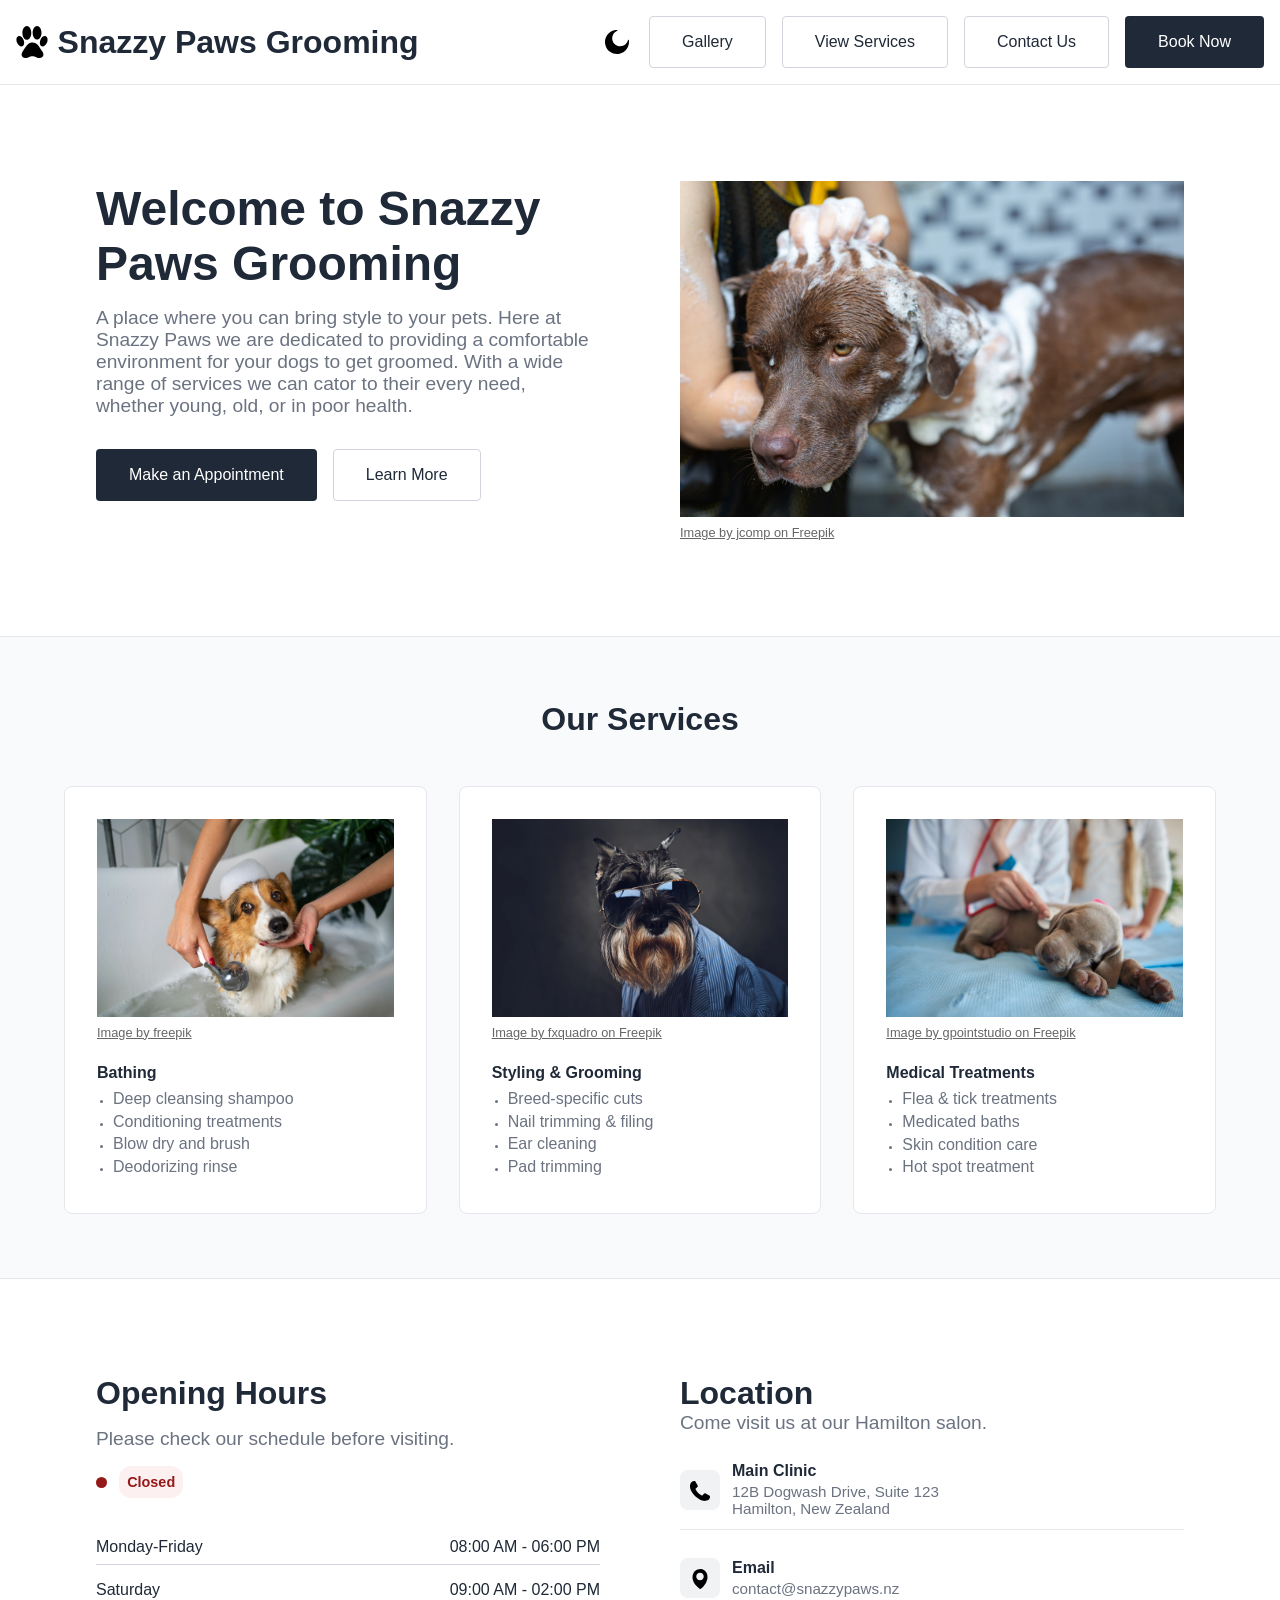
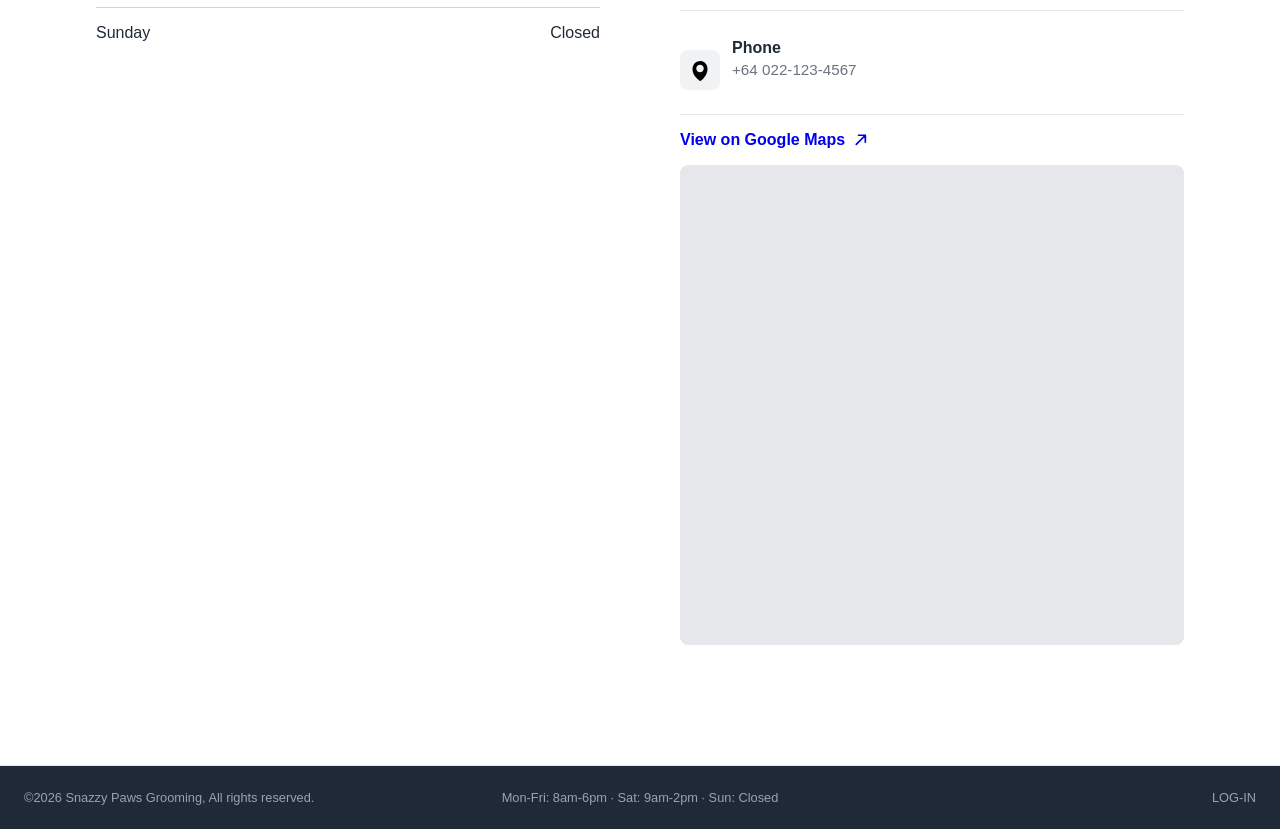
==== commit 90551ed9: "Added salon hours to footer" ====
--- a/index.html
+++ b/index.html
@@ -8,7 +8,7 @@
 
     <!-- Document Title + Icon -->
     <title>Home</title>
-    <link rel="Icon" type="image/x-icon" href="/">
+    <link rel="Icon" type="image/x-icon" href="images/icons/young_dog.svg">
 
     <link rel="stylesheet" href="styles/main.css">
 </head>
@@ -286,6 +286,7 @@
     <!-- Footer Bar -->
     <footer>
         <p>©2026 Snazzy Paws Grooming, All rights reserved.</p>
+        <p>Mon-Fri: 8am-6pm · Sat: 9am-2pm · Sun: Closed</p>
         <p>LOG-IN</p>
     </footer>
 
--- a/styles/main.css
+++ b/styles/main.css
@@ -177,6 +177,7 @@
 
 footer
 {
+    position: relative;
     padding: 1.5rem;
     background-color: var(--bg-dark);
 }
@@ -1190,4 +1191,11 @@
     {
         margin-bottom: 0 !important;
     }
+
+    footer p:nth-child(2)
+    {
+        position: absolute;
+        left: 50%;
+        transform: translateX(-50%);
+    }
 }
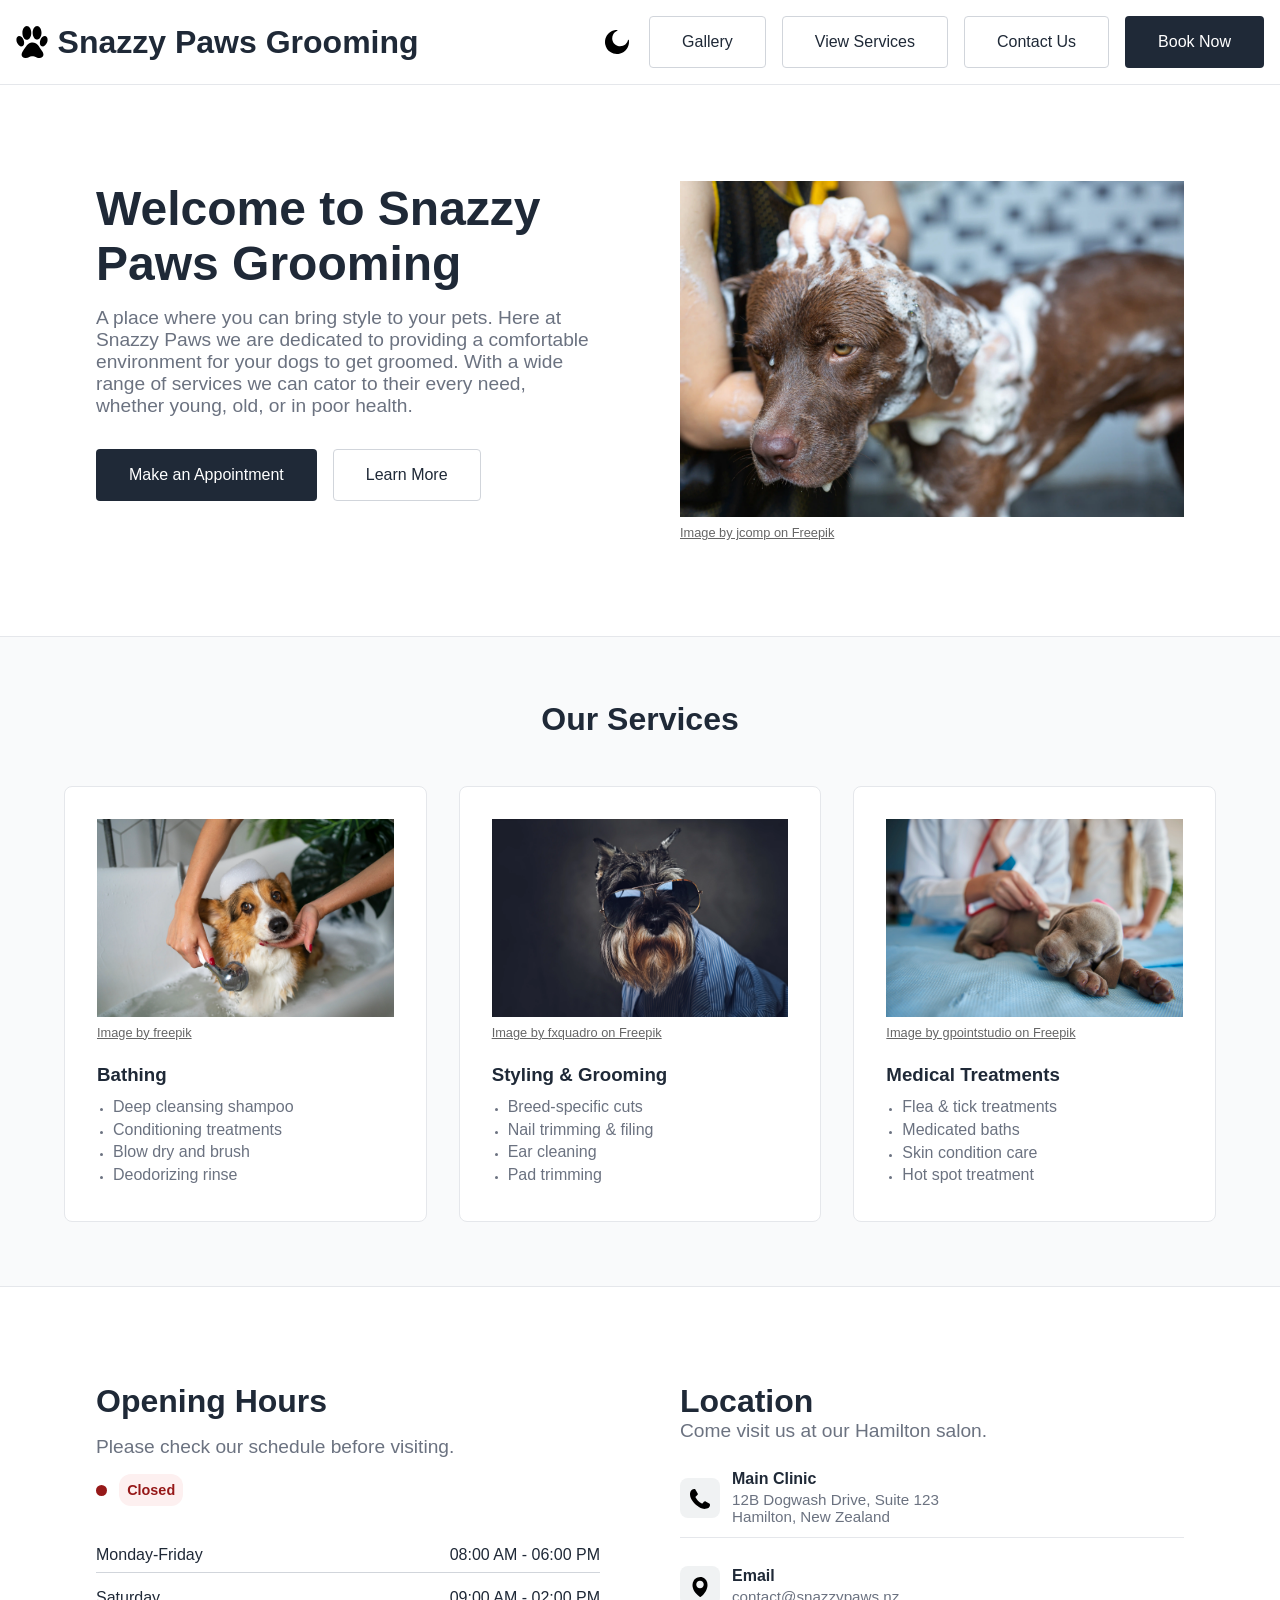
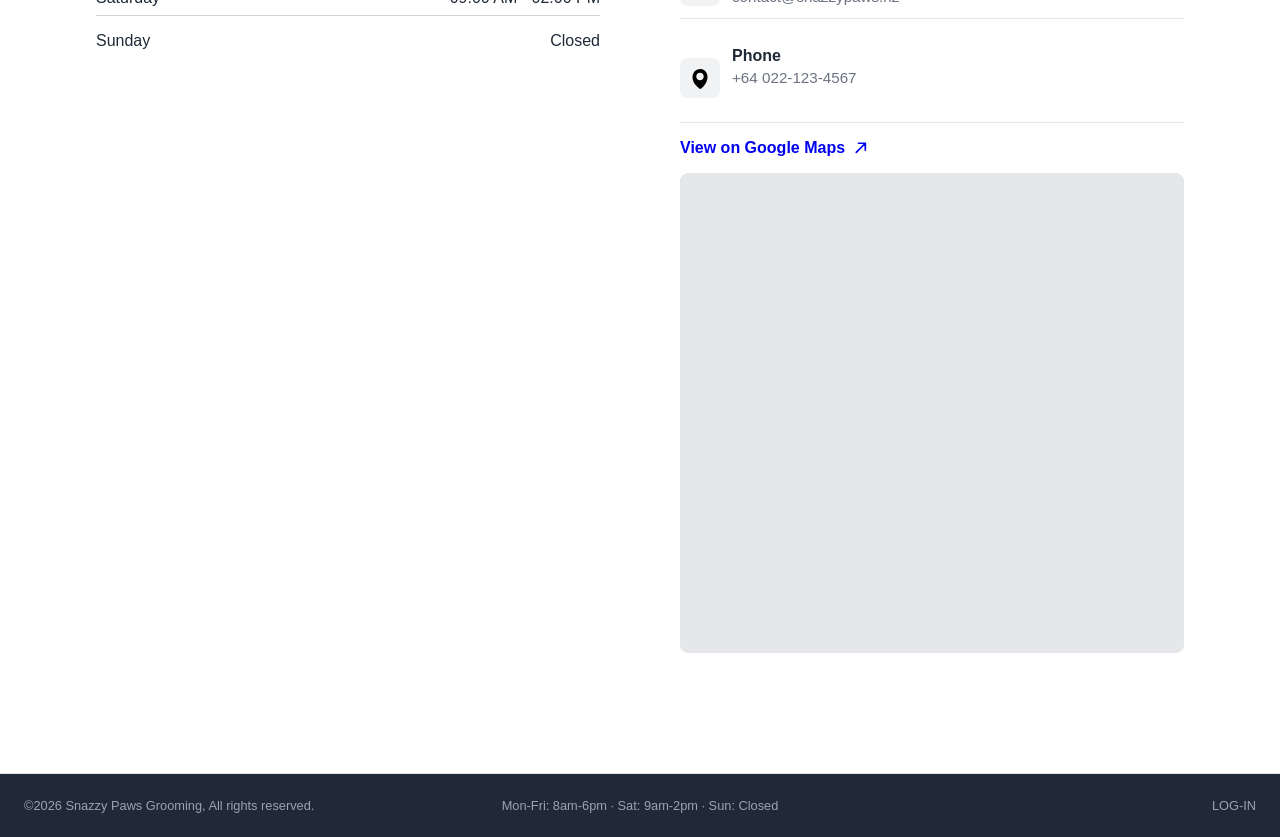
==== commit 09b944a4: "Adjusted home page card heading size" ====
--- a/index.html
+++ b/index.html
@@ -4,7 +4,6 @@
 <head>
     <meta charset="UTF-8">
     <meta name="viewport" content="width=device-width, initial-scale=1.0">
-    <meta charset="UTF-8">
 
     <!-- Document Title + Icon -->
     <title>Home</title>
@@ -117,7 +116,7 @@
                         <a href="https://www.freepik.com/free-photo/washing-pet-dog-home_30994379.htm"
                             class="image-credit half-margin">Image by freepik</a>
 
-                        <h4>Bathing</h4>
+                        <h3 class="quarter-margin">Bathing</h3>
                         <ul>
                             <li>Deep cleansing shampoo</li>
                             <li>Conditioning treatments</li>
@@ -142,7 +141,7 @@
                         <a href="https://www.freepik.com/free-photo/studio-portrait-fashionable-schnauzer-dogs-dressed-blue-shirt-sunglasses_24403038.htm"
                             class="image-credit half-margin">Image by fxquadro on Freepik</a>
 
-                        <h4>Styling & Grooming</h4>
+                        <h3 class="quarter-margin">Styling & Grooming</h3>
                         <ul>
                             <li>Breed-specific cuts</li>
                             <li>Nail trimming & filing</li>
@@ -167,7 +166,7 @@
                         <a href="https://www.freepik.com/free-photo/routine-check-puppy-s-health_13133770.htm#fromView=search&page=3&position=2&uuid=cdb6e37a-cdc2-4c95-b731-fb04bb6a717f&query=dog+medical+treatment"
                             class="image-credit half-margin">Image by gpointstudio on Freepik</a>
 
-                        <h4>Medical Treatments</h4>
+                        <h3 class="quarter-margin">Medical Treatments</h3>
                         <ul>
                             <li>Flea & tick treatments</li>
                             <li>Medicated baths</li>
--- a/styles/main.css
+++ b/styles/main.css
@@ -1,1201 +1 @@
-/* ---------------------- */
-/*  ANCHOR - Variables    */
-/* ---------------------- */
-:root
-{
-    /* Backgrounds */
-    --bg-primary:         #ffffff;
-    --bg-secondary:       #f9fafb;
-    --bg-dark:            #1f2937;
-    --bg-gap:             #000000;
-    --bg-input:           #f3f4f6;
-    --bg-button-light:    #ffffff;
-    --bg-button-hover:    #f7f4f4;
-    --bg-icon-holder:     #f0f2f3;
-
-    /* Placeholder (images not yet loaded) */
-    --placeholder-bg:     #cccccc;
-    --placeholder-border: #999999;
-
-    /* Text */
-    --text-primary:   #1f2937;
-    --text-secondary: #6b7280;
-    --text-muted:     #9ca3af;
-    --text-credit:    #666666;
-    --text-dark-bg:   #ffffff;
-    --map-visited: #6b5ea8;
-
-    /* Borders */
-    --border:       #e5e7eb;
-    --border-light: #d1d5db;
-
-    /* Accent */
-    --accent:       #374151;
-
-    /* Status - Open */
-    --status-open-bg:   #f0fdf4;
-    --status-open-text: #15803d;
-
-    /* Status - Closed */
-    --status-closed-bg:   #fdf0f0;
-    --status-closed-text: #961919;
-
-    --icon-filter: none;
-}
-
-[data-theme="dark"]
-{
-    /* Backgrounds */
-    --bg-primary:         #1e1f35;
-    --bg-secondary:       #191a2e;
-    --bg-dark:            #19192c;
-    --bg-gap:             #0a0a14;
-    --bg-input:           #252540;
-    --bg-button-light:    #252540;
-    --bg-button-hover:    #2e2f50;
-    --bg-icon-holder:     #252540;
-
-    /* Placeholder */
-    --placeholder-bg:     #252540;
-    --placeholder-border: #3a3c6e;
-
-    /* Text */
-    --text-primary:   #f0f0f5;
-    --text-secondary: #b0b0c8;
-    --text-muted:     #707088;
-    --text-credit:    #707088;
-    --text-dark-bg:   #f0f0f5;
-    --link-visited: #9d8ec4;
-
-    /* Borders */
-    --border:       #2a2b45;
-    --border-light: #3a3c6e;
-
-    /* Accent */
-    --accent: #d8d8f0;
-
-    --icon-filter: invert(1) opacity(0.85);
-}
-
-[data-theme="dark"] .booking-field input,
-[data-theme="dark"] .booking-field select,
-[data-theme="dark"] .booking-field textarea
-{
-    background-color: var(--bg-input);
-    border: 1px solid var(--border-light);
-}
-
-[data-theme="dark"] .appointment-date-input
-{
-    background-color: var(--bg-input);
-}
-
-[data-theme="dark"] a.button.dark
-{
-    border: 1px solid var(--border-light);
-}
-
-/* ---------------------- */
-/*  ANCHOR - Reset        */
-/* ---------------------- */
-*
-{
-    box-sizing: border-box;
-    margin: 0;
-    padding: 0;
-}
-
-html, body
-{
-    height: 100%;
-    font-family: Arial, sans-serif;
-}
-
-body
-{
-    display: flex;
-    flex-direction: column;
-    min-height: 100vh;
-}
-
-
-/* ---------------------- */
-/*  ANCHOR - Text         */
-/* ---------------------- */
-h1
-{
-    font-size: 3rem;
-    color: var(--text-primary);
-}
-
-h2
-{
-    font-size: 2rem;
-    color: var(--text-primary);
-}
-
-h3, h4
-{
-    color: var(--text-primary);
-}
-
-p
-{
-    font-size: 1.2rem;
-    color: var(--text-secondary);
-}
-
-.map-link
-{
-    text-decoration: none;
-}
-
-.map-link:visited
-{
-    color: var(--map-visited);
-}
-
-
-/* ---------------------- */
-/*  ANCHOR - Header       */
-/* ---------------------- */
-header, footer
-{
-    padding: 1rem;
-    flex-shrink: 0;
-
-    display: flex;
-    justify-content: space-between;
-    align-items: center;
-}
-
-header
-{
-    background-color: var(--bg-primary);
-    border-bottom: 1px solid var(--border);
-}
-
-footer
-{
-    position: relative;
-    padding: 1.5rem;
-    background-color: var(--bg-dark);
-}
-
-footer p
-{
-    color: var(--text-muted);
-    font-size: 0.8rem;
-}
-
-.home-link
-{
-    display: flex;
-    align-items: center;
-    gap: 0.6rem;
-
-    text-decoration: none;
-    color: inherit;
-}
-
-.short-title
-{
-    display: none;
-}
-
-
-/* ---------------------- */
-/*  ANCHOR - Navigation   */
-/* ---------------------- */
-.desktop-nav
-{
-    display: flex;
-    gap: 1rem;
-}
-
-.mobile-nav
-{
-    display: none;
-    gap: 0.5rem;
-    align-items: center;
-}
-
-
-/* ---------------------- */
-/*  ANCHOR - Main         */
-/* ---------------------- */
-main
-{
-    flex: 1;
-    display: flex;
-    flex-direction: column;
-    background-color: var(--bg-gap);
-}
-
-section
-{
-    padding: 4rem;
-    background-color: var(--bg-primary);
-    border-bottom: 1px solid var(--border);
-}
-
-section.dark
-{
-    background-color: var(--bg-secondary);
-}
-
-.section-inner
-{
-    max-width: 1500px;
-    margin: 0 auto;
-    width: 100%;
-}
-
-.center-hero
-{
-    display: flex;
-    flex-direction: column;
-    align-items: center;
-    justify-content: center;
-}
-
-.center-hero h1
-{
-    margin-bottom: 0;
-}
-
-.center-hero .button-group
-{
-    justify-content: center;
-    margin-top: 0;
-}
-
-
-/* ---------------------- */
-/*  ANCHOR - Buttons      */
-/* ---------------------- */
-.theme-toggle-btn
-{
-    background: none;
-    border: none;
-    cursor: pointer;
-    padding: 0.25rem;
-    display: flex;
-    align-items: center;
-    justify-content: center;
-}
-
-.theme-icon
-{
-    width: 1.5rem;
-    height: 1.5rem;
-    filter: var(--icon-filter);
-}
-
-.submit-btn
-{
-    align-self: center;
-    margin-top: 0.5rem;
-
-    padding: 1rem 2rem;
-    border-radius: 4px;
-    cursor: pointer;
-    font-size: 1rem;
-    white-space: nowrap;
-
-    background-color: var(--bg-dark);
-    color: var(--text-dark-bg);
-    border: none;
-    text-decoration: none;
-}
-
-.button-group
-{
-    display: flex;
-    gap: 1rem;
-    margin-top: 1rem;
-}
-
-header .button-group
-{
-    margin-top: 0;
-}
-
-a.button
-{
-    padding: 1rem 2rem;
-    border-radius: 4px;
-    cursor: pointer;
-    font-size: 1rem;
-    white-space: nowrap;
-
-    background-color: var(--bg-button-light);
-    color: var(--text-primary);
-    border: 1px solid var(--border-light);
-
-    text-decoration: none;
-}
-
-a.button.dark
-{
-    background-color: var(--bg-dark);
-    color: var(--text-dark-bg);
-    border: none;
-}
-
-a.button:hover
-{
-    background-color: var(--bg-button-hover);
-    opacity: 0.9;
-}
-
-a.button.dark
-{
-    background-color: var(--bg-dark);
-    color: var(--text-dark-bg);
-    border: 1px solid transparent;
-}
-
-
-/* ---------------------- */
-/*  ANCHOR - Layout       */
-/* ---------------------- */
-.split
-{
-    display: flex;
-    gap: 1rem;
-    flex-wrap: wrap;
-}
-
-.split > .card
-{
-    flex: 1 1 400px;
-    max-width: 100%;
-}
-
-.split .image-card .placeholder-image
-{
-    width: 100%;
-    height: auto;
-}
-
-.card-grid
-{
-    display: grid;
-    grid-template-columns: repeat(auto-fit, minmax(250px, 1fr));
-    gap: 2rem;
-}
-
-.card-grid.minimal-grid
-{
-    grid-template-columns: repeat(3, 1fr);
-    gap: 2rem;
-}
-
-.center-text
-{
-    text-align: center;
-}
-
-.header-margin
-{
-    margin-bottom: 3rem;
-}
-
-.half-margin
-{
-    margin-bottom: 1.5rem;
-}
-
-.quarter-margin
-{
-    margin-bottom: 0.75rem;
-}
-
-.bullet-item
-{
-    display: flex;
-    align-items: center;
-    justify-content: center;
-    gap: 0.5rem;
-}
-
-.card-bullet
-{
-    width: 0.7rem;
-    height: 0.7rem;
-    border-radius: 50%;
-    background-color: var(--accent);
-    flex-shrink: 0;
-}
-
-
-/* ---------------------- */
-/*  ANCHOR - Cards        */
-/* ---------------------- */
-.card
-{
-    flex: 1;
-    max-width: 50%;
-    padding: 2rem;
-    display: flex;
-    flex-direction: column;
-    gap: 1rem;
-}
-
-.card p
-{
-    max-width: 500px;
-}
-
-.card.image-card
-{
-    display: flex;
-    flex-direction: column;
-    align-items: flex-start;
-    gap: 0.5rem;
-}
-
-.service-card
-{
-    background-color: var(--bg-secondary);
-    border: 1px solid var(--border);
-    padding: 2rem;
-    border-radius: 8px;
-    display: flex;
-    flex-direction: column;
-}
-
-.service-card.clickable
-{
-    position: relative;
-    cursor: pointer;
-}
-
-section.dark .service-card
-{
-    background-color: var(--bg-primary);
-}
-
-.service-card h4
-{
-    margin: 0 0 0.5rem 0;
-    font-weight: 600;
-}
-
-.service-card p
-{
-    font-size: 1rem;
-}
-
-.service-card ul
-{
-    list-style-position: outside;
-    padding-left: 1rem;
-    color: var(--text-secondary);
-}
-
-.service-card li
-{
-    margin-bottom: 0.3rem;
-}
-
-.service-card li::marker
-{
-    color: var(--text-secondary);
-    font-size: 0.7em;
-}
-
-.service-card .placeholder-image
-{
-    width: 100%;
-    margin-bottom: 0.5rem;
-}
-
-.addon-card
-{
-    padding: 0.75rem 0.6rem;
-    cursor: pointer;
-    flex-direction: row;
-    align-items: center;
-    gap: 0.5rem;
-}
-
-.addon-checkbox
-{
-    width: 1.1rem;
-    height: 1.1rem;
-    flex-shrink: 0;
-    cursor: pointer;
-    accent-color: var(--bg-dark);
-}
-
-.addon-card label
-{
-    cursor: pointer;
-    font-size: 1rem;
-    color: var(--accent);
-}
-
-.card-grid .service-card.minimal
-{
-    grid-column: span 1;
-    width: auto;
-    text-align: center;
-}
-
-.card-grid .service-card.minimal p
-{
-    color: var(--accent);
-}
-
-.card-click-hint
-{
-    display: none;
-}
-
-.service-card.clickable .card-click-hint
-{
-    display: block;
-    position: absolute;
-    top: 0;
-    right: 0.75rem;
-    font-size: 1.5rem;
-    color: var(--text-muted);
-}
-
-.click-hint
-{
-    font-size: 0.85rem;
-    color: var(--text-muted);
-    margin-top: 0.5rem;
-}
-
-
-/* ---------------------- */
-/*  ANCHOR - Images       */
-/* ---------------------- */
-.nav-icon
-{
-    width: 2rem;
-    height: 2rem;
-    display: block;
-    filter: var(--icon-filter);
-}
-
-.placeholder-image
-{
-    width: 80%;
-    max-width: 1920px;
-    aspect-ratio: 16 / 9;
-    background-color: var(--placeholder-bg);
-    border: 1px dashed var(--placeholder-border);
-}
-
-img.placeholder-image
-{
-    width: 100%;
-    max-width: 1920px;
-    aspect-ratio: unset;
-    border: none;
-    height: auto;
-    display: block;
-}
-
-.image-credit
-{
-    font-size: 0.8rem;
-    color: var(--text-credit);
-    margin-top: 0;
-}
-
-.icon-circle
-{
-    width: 5rem;
-    height: 5rem;
-    margin: 0 auto 1rem auto;
-
-    border: 1px solid var(--placeholder-bg);
-    border-radius: 50%;
-
-    display: flex;
-    align-items: center;
-    justify-content: center;
-
-    overflow: hidden;
-}
-
-.icon-circle img
-{
-    width: 60%;
-    height: 60%;
-    object-fit: contain;
-    transform: translateY(0.1rem);
-}
-
-
-/* ---------------------- */
-/*  ANCHOR - Status       */
-/* ---------------------- */
-.status-container
-{
-    display: flex;
-    align-items: center;
-    gap: 0.75rem;
-    margin-bottom: 1rem;
-}
-
-.status-bullet
-{
-    width: 0.7rem;
-    height: 0.7rem;
-    border-radius: 50%;
-    background-color: var(--status-open-text);
-}
-
-.status-card
-{
-    width: fit-content;
-    border-radius: 12px;
-    font-size: 0.9rem;
-    font-weight: 600;
-    padding: 0.5rem;
-}
-
-.status-card.open
-{
-    background-color: var(--status-open-bg);
-    color: var(--status-open-text);
-}
-
-.status-card.closed
-{
-    background-color: var(--status-closed-bg);
-    color: var(--status-closed-text);
-}
-
-
-/* ---------------------- */
-/*  ANCHOR - Hours        */
-/* ---------------------- */
-.hours-list
-{
-    display: flex;
-    flex-direction: column;
-    gap: 0.5rem;
-}
-
-.hours-row
-{
-    display: flex;
-    justify-content: space-between;
-    align-items: center;
-    padding: 0.5rem 0;
-    border-bottom: 1px solid var(--border-light);
-    font-size: 1rem;
-    color: var(--text-primary);
-}
-
-.hours-row:last-child
-{
-    border-bottom: none;
-}
-
-.hours-row .day,
-.hours-row .time
-{
-    flex-shrink: 0;
-}
-
-
-/* ---------------------- */
-/*  ANCHOR - Contact      */
-/* ---------------------- */
-.contact-card
-{
-    display: flex;
-    align-items: center;
-    gap: 0.75rem;
-    padding: 0.75rem 0;
-    border-bottom: 1px solid var(--border);
-}
-
-.contact-card:last-of-type
-{
-    border-bottom: none;
-    margin-bottom: 1rem;
-}
-
-.contact-card-icon-holder
-{
-    display: flex;
-    align-items: center;
-    justify-content: center;
-
-    width: 2.5rem;
-    height: 2.5rem;
-
-    background-color: var(--bg-icon-holder);
-    border-radius: 8px;
-}
-
-.contact-card-icon
-{
-    width: 1.25rem;
-    height: 1.25rem;
-    flex-shrink: 0;
-    margin-top: 0.1rem;
-    filter: var(--icon-filter);
-}
-
-.contact-card-text
-{
-    display: flex;
-    flex-direction: column;
-    gap: 0.2rem;
-}
-
-.contact-card-title
-{
-    font-weight: 600;
-    font-size: 1rem;
-    color: var(--text-primary);
-}
-
-.contact-card-detail
-{
-    font-size: 0.95rem;
-    color: var(--text-secondary);
-}
-
-
-/* ---------------------- */
-/*  ANCHOR - External Link*/
-/* ---------------------- */
-.external-link-icon
-{
-    display: inline-block;
-    width: 0.85em;
-    height: 0.85em;
-    margin-left: 0.3em;
-    vertical-align: middle;
-    position: relative;
-    top: -0.05em;
-
-    text-decoration: none;
-}
-
-
-/* ---------------------- */
-/*  ANCHOR - Embedded Map */
-/* ---------------------- */
-.embedded-map
-{
-    width: 100%;
-    height: 30rem;
-    border-radius: 8px;
-    border: 1px solid var(--border);
-    overflow: hidden;
-    margin-top: 1rem;
-    background-color: var(--border);
-}
-
-.embedded-map iframe
-{
-    width: 100%;
-    height: 100%;
-    border: none;
-    display: block;
-}
-
-
-/* ---------------------- */
-/*  ANCHOR - Booking      */
-/* ---------------------- */
-.booking-card
-{
-    background-color: var(--bg-primary);
-    border: 1px solid var(--border);
-    padding: 2rem 0 2rem 0;
-    border-radius: 8px;
-    display: flex;
-    flex-direction: row;
-}
-
-.booking-card.vertical
-{
-    flex-direction: column;
-    padding: 2rem;
-}
-
-.booking-group
-{
-    width: 50%;
-    border-right: 1px solid var(--border);
-
-    padding-left: 3rem;
-    padding-right: 3rem;
-}
-
-.booking-group:last-child
-{
-    border: none;
-}
-
-.booking-field
-{
-    display: flex;
-    align-items: center;
-
-    gap: 1rem;
-    margin-bottom: 0.5rem;
-}
-
-.booking-field label
-{
-    white-space: nowrap;
-    width: 3rem;
-    color: var(--text-primary);
-}
-
-.booking-field input,
-.booking-field select,
-.booking-field textarea
-{
-    color: var(--text-primary);
-}
-
-.booking-field input
-{
-    flex: 1;
-    height: 1.75rem;
-    width: 100%;
-    min-width: 0;
-}
-
-.booking-field select
-{
-    height: 1.75rem;
-    width: 100%;
-
-    padding-left: 0.5rem;
-    font-size: 1rem;
-}
-
-.booking-field.stacked
-{
-    flex-direction: column;
-    align-items: flex-start;
-}
-
-.booking-field.stacked label
-{
-    width: auto;
-    max-width: 100%;
-}
-
-.booking-field.stacked input
-{
-    width: 100%;
-    height: 10rem;
-}
-
-.booking-field.stacked textarea
-{
-    width: 100%;
-    height: 7rem;
-    resize: vertical;
-}
-
-.booking-field label.label-wide
-{
-    width: 6rem;
-}
-
-.booking-field label.label-wider
-{
-    width: 10rem;
-}
-
-.booking-field input[type="checkbox"]
-{
-    flex: none;
-    width: 1.1rem;
-    height: 1.1rem;
-    accent-color: var(--bg-dark);
-    cursor: pointer;
-}
-
-.number-input
-{
-    display: flex;
-    align-items: center;
-    border: 1px solid var(--border-light);
-    border-radius: 4px;
-    overflow: hidden;
-    flex: 1;
-    min-width: 0;
-}
-
-.number-input input
-{
-    flex: 1;
-    min-width: 0;
-    text-align: center;
-    border: none;
-    outline: none;
-    font-size: 1rem;
-    padding: 0.4rem 0;
-    -moz-appearance: textfield;
-    width: 0;
-}
-
-.number-input input::-webkit-outer-spin-button,
-.number-input input::-webkit-inner-spin-button
-{
-    -webkit-appearance: none;
-}
-
-.number-btn
-{
-    padding: 0.4rem 0.75rem;
-    background: var(--bg-input);
-    border: none;
-    border-radius: 0;
-    cursor: pointer;
-    font-size: 1rem;
-    color: var(--text-primary);
-}
-
-.number-btn:hover
-{
-    background: var(--border);
-}
-
-.appointment-date-input
-{
-    min-height: 8.9rem;
-    min-width: 100%;
-    max-width: 100%;
-
-    padding: 0 1rem;
-    border: 1px solid var(--border-light);
-    border-radius: 0px;
-    font-size: 1rem;
-    color: var(--text-primary);
-    background-color: var(--bg-input);
-}
-
-
-/* ---------------------- */
-/*  ANCHOR - Scroll Top   */
-/* ---------------------- */
-.scroll-top-wrapper
-{
-    position: sticky;
-    bottom: 0;
-    height: 0;
-    display: flex;
-    align-items: flex-end;
-    pointer-events: none;
-}
-
-.scroll-top-btn
-{
-    display: none;
-    pointer-events: all;
-
-    margin-right: 2rem;
-    margin-left: auto;
-    margin-bottom: 2rem;
-
-    width: 3rem;
-    height: 3rem;
-    border-radius: 50%;
-    border: none;
-
-    background-color: var(--bg-dark);
-    color: var(--text-dark-bg);
-    font-size: 1.2rem;
-    cursor: pointer;
-
-    box-shadow: 0 2px 8px rgba(0,0,0,0.2);
-}
-
-
-/* ---------------------- */
-/*  ANCHOR - Mobile       */
-/* ---------------------- */
-@media (max-width: 768px)
-{
-    .scroll-top-btn.visible
-    {
-        display: flex;
-        align-items: center;
-        justify-content: center;
-    }
-
-    .header-title
-    {
-        font-size: 1.5rem;
-    }
-
-    .full-title
-    {
-        display: none;
-    }
-
-    .short-title
-    {
-        display: inline;
-        font-weight: bold;
-    }
-
-    .desktop-nav
-    {
-        display: none !important;
-    }
-
-    .mobile-nav
-    {
-        display: flex;
-    }
-
-    .mobile-menu
-    {
-        position: absolute;
-        top: 4rem;
-        right: 0;
-        background: var(--bg-primary);
-        border: 1px solid var(--border-light);
-        border-radius: 8px;
-        flex-direction: column;
-        display: flex;
-        min-width: 150px;
-        z-index: 100;
-        overflow: hidden;
-    }
-
-    .mobile-menu.hidden
-    {
-        display: none;
-    }
-
-    .mobile-menu a
-    {
-        height: fit-content;
-        border: none;
-        border-radius: 0;
-        border-bottom: 1px solid var(--border-light);
-        font-size: 1rem;
-    }
-
-    .mobile-menu a:last-child
-    {
-        border-bottom: none;
-    }
-
-    #mobile-menu-toggle
-    {
-        background: none;
-        border: none;
-        font-size: 1.5rem;
-        cursor: pointer;
-        color: var(--text-primary);
-    }
-
-    h1, h2, h3, p, .image-credit
-    {
-        text-align: center;
-    }
-
-    h1
-    {
-        font-size: 2rem;
-    }
-
-    .center-text-mobile
-    {
-        text-align: center;
-    }
-
-    footer
-    {
-        flex-direction: column;
-        gap: 0.5rem;
-    }
-
-    section
-    {
-        padding: 2rem;
-    }
-
-    .split > .card
-    {
-        padding: 0.5rem;
-    }
-
-    .status-container
-    {
-        align-self: center;
-    }
-
-    .button-group
-    {
-        flex-wrap: wrap;
-        justify-content: center;
-    }
-
-    .card-grid.minimal-grid
-    {
-        grid-template-columns: 1fr;
-    }
-
-    .booking-card
-    {
-        flex-direction: column;
-    }
-
-    .booking-group
-    {
-        width: 100%;
-        border-right: none;
-        border-bottom: 1px solid var(--border);
-        padding: 1.5rem;
-    }
-
-    .booking-group:first-child
-    {
-        padding-top: 0;
-    }
-
-    .booking-group:last-child
-    {
-        border-bottom: none;
-        padding-bottom: 0;
-    }
-
-    .appointment-date-input
-    {
-        min-height: 6.9rem;
-    }
-}
-
-
-/* ---------------------- */
-/*  ANCHOR - Desktop      */
-/* ---------------------- */
-@media (min-width: 769px)
-{
-    .mobile-margin
-    {
-        margin-bottom: 0 !important;
-    }
-
-    footer p:nth-child(2)
-    {
-        position: absolute;
-        left: 50%;
-        transform: translateX(-50%);
-    }
-}+:root{--bg-primary:#ffffff;--bg-secondary:#f9fafb;--bg-dark:#1f2937;--bg-gap:#000000;--bg-input:#f3f4f6;--bg-button-light:#ffffff;--bg-button-hover:#f7f4f4;--bg-icon-holder:#f0f2f3;--placeholder-bg:#cccccc;--placeholder-border:#999999;--text-primary:#1f2937;--text-secondary:#6b7280;--text-muted:#9ca3af;--text-credit:#666666;--text-dark-bg:#ffffff;--map-visited:#6b5ea8;--border:#e5e7eb;--border-light:#d1d5db;--accent:#374151;--status-open-bg:#f0fdf4;--status-open-text:#15803d;--status-closed-bg:#fdf0f0;--status-closed-text:#961919;--icon-filter:none}[data-theme="dark"]{--bg-primary:#1e1f35;--bg-secondary:#191a2e;--bg-dark:#19192c;--bg-gap:#0a0a14;--bg-input:#252540;--bg-button-light:#252540;--bg-button-hover:#2e2f50;--bg-icon-holder:#252540;--placeholder-bg:#252540;--placeholder-border:#3a3c6e;--text-primary:#f0f0f5;--text-secondary:#b0b0c8;--text-muted:#707088;--text-credit:#707088;--text-dark-bg:#f0f0f5;--link-visited:#9d8ec4;--border:#2a2b45;--border-light:#3a3c6e;--accent:#d8d8f0;--icon-filter:invert(1) opacity(0.85)}[data-theme="dark"] .booking-field input,[data-theme="dark"] .booking-field select,[data-theme="dark"] .booking-field textarea{background-color:var(--bg-input);border:1px solid var(--border-light)}[data-theme="dark"] .appointment-date-input{background-color:var(--bg-input)}[data-theme="dark"] a.button.dark{border:1px solid var(--border-light)}*{box-sizing:border-box;margin:0;padding:0}html,body{height:100%;font-family:Arial,sans-serif}body{display:flex;flex-direction:column;min-height:100vh}h1{font-size:3rem;color:var(--text-primary)}h2{font-size:2rem;color:var(--text-primary)}h3,h4{color:var(--text-primary)}p{font-size:1.2rem;color:var(--text-secondary)}.map-link{text-decoration:none}.map-link:visited{color:var(--map-visited)}header,footer{padding:1rem;flex-shrink:0;display:flex;justify-content:space-between;align-items:center}header{background-color:var(--bg-primary);border-bottom:1px solid var(--border)}footer{position:relative;padding:1.5rem;background-color:var(--bg-dark)}footer p{color:var(--text-muted);font-size:.8rem}.home-link{display:flex;align-items:center;gap:.6rem;text-decoration:none;color:inherit}.short-title{display:none}.desktop-nav{display:flex;gap:1rem}.mobile-nav{display:none;gap:.5rem;align-items:center}main{flex:1;display:flex;flex-direction:column;background-color:var(--bg-gap)}section{padding:4rem;background-color:var(--bg-primary);border-bottom:1px solid var(--border)}section.dark{background-color:var(--bg-secondary)}.section-inner{max-width:1500px;margin:0 auto;width:100%}.center-hero{display:flex;flex-direction:column;align-items:center;justify-content:center}.center-hero h1{margin-bottom:0}.center-hero .button-group{justify-content:center;margin-top:0}.theme-toggle-btn{background:none;border:none;cursor:pointer;padding:.25rem;display:flex;align-items:center;justify-content:center}.theme-icon{width:1.5rem;height:1.5rem;filter:var(--icon-filter)}.submit-btn{align-self:center;margin-top:.5rem;padding:1rem 2rem;border-radius:4px;cursor:pointer;font-size:1rem;white-space:nowrap;background-color:var(--bg-dark);color:var(--text-dark-bg);border:none;text-decoration:none}.button-group{display:flex;gap:1rem;margin-top:1rem}header .button-group{margin-top:0}a.button{padding:1rem 2rem;border-radius:4px;cursor:pointer;font-size:1rem;white-space:nowrap;background-color:var(--bg-button-light);color:var(--text-primary);border:1px solid var(--border-light);text-decoration:none}a.button.dark{background-color:var(--bg-dark);color:var(--text-dark-bg);border:none}a.button:hover{background-color:var(--bg-button-hover);opacity:.9}a.button.dark{background-color:var(--bg-dark);color:var(--text-dark-bg);border:1px solid #fff0}.split{display:flex;gap:1rem;flex-wrap:wrap}.split>.card{flex:1 1 400px;max-width:100%}.split .image-card .placeholder-image{width:100%;height:auto}.card-grid{display:grid;grid-template-columns:repeat(auto-fit,minmax(250px,1fr));gap:2rem}.card-grid.minimal-grid{grid-template-columns:repeat(3,1fr);gap:2rem}.center-text{text-align:center}.header-margin{margin-bottom:3rem}.half-margin{margin-bottom:1.5rem}.quarter-margin{margin-bottom:.75rem}.bullet-item{display:flex;align-items:center;justify-content:center;gap:.5rem}.card-bullet{width:.7rem;height:.7rem;border-radius:50%;background-color:var(--accent);flex-shrink:0}.card{flex:1;max-width:50%;padding:2rem;display:flex;flex-direction:column;gap:1rem}.card p{max-width:500px}.card.image-card{display:flex;flex-direction:column;align-items:flex-start;gap:.5rem}.service-card{background-color:var(--bg-secondary);border:1px solid var(--border);padding:2rem;border-radius:8px;display:flex;flex-direction:column}.service-card.clickable{position:relative;cursor:pointer}section.dark .service-card{background-color:var(--bg-primary)}.service-card h4{margin:0 0 .5rem 0;font-weight:600}.service-card p{font-size:1rem}.service-card ul{list-style-position:outside;padding-left:1rem;color:var(--text-secondary)}.service-card li{margin-bottom:.3rem}.service-card li::marker{color:var(--text-secondary);font-size:.7em}.service-card .placeholder-image{width:100%;margin-bottom:.5rem}.addon-card{padding:.75rem .6rem;cursor:pointer;flex-direction:row;align-items:center;gap:.5rem}.addon-checkbox{width:1.1rem;height:1.1rem;flex-shrink:0;cursor:pointer;accent-color:var(--bg-dark)}.addon-card label{cursor:pointer;font-size:1rem;color:var(--accent)}.card-grid .service-card.minimal{grid-column:span 1;width:auto;text-align:center}.card-grid .service-card.minimal p{color:var(--accent)}.card-click-hint{display:none}.service-card.clickable .card-click-hint{display:block;position:absolute;top:0;right:.75rem;font-size:1.5rem;color:var(--text-muted)}.click-hint{font-size:.85rem;color:var(--text-muted);margin-top:.5rem}.nav-icon{width:2rem;height:2rem;display:block;filter:var(--icon-filter)}.placeholder-image{width:80%;max-width:1920px;aspect-ratio:16 / 9;background-color:var(--placeholder-bg);border:1px dashed var(--placeholder-border)}img.placeholder-image{width:100%;max-width:1920px;aspect-ratio:unset;border:none;height:auto;display:block}.image-credit{font-size:.8rem;color:var(--text-credit);margin-top:0}.icon-circle{width:5rem;height:5rem;margin:0 auto 1rem auto;border:1px solid var(--placeholder-bg);border-radius:50%;display:flex;align-items:center;justify-content:center;overflow:hidden}.icon-circle img{width:60%;height:60%;object-fit:contain;transform:translateY(.1rem)}.status-container{display:flex;align-items:center;gap:.75rem;margin-bottom:1rem}.status-bullet{width:.7rem;height:.7rem;border-radius:50%;background-color:var(--status-open-text)}.status-card{width:fit-content;border-radius:12px;font-size:.9rem;font-weight:600;padding:.5rem}.status-card.open{background-color:var(--status-open-bg);color:var(--status-open-text)}.status-card.closed{background-color:var(--status-closed-bg);color:var(--status-closed-text)}.hours-list{display:flex;flex-direction:column;gap:.5rem}.hours-row{display:flex;justify-content:space-between;align-items:center;padding:.5rem 0;border-bottom:1px solid var(--border-light);font-size:1rem;color:var(--text-primary)}.hours-row:last-child{border-bottom:none}.hours-row .day,.hours-row .time{flex-shrink:0}.contact-card{display:flex;align-items:center;gap:.75rem;padding:.75rem 0;border-bottom:1px solid var(--border)}.contact-card:last-of-type{border-bottom:none;margin-bottom:1rem}.contact-card-icon-holder{display:flex;align-items:center;justify-content:center;width:2.5rem;height:2.5rem;background-color:var(--bg-icon-holder);border-radius:8px}.contact-card-icon{width:1.25rem;height:1.25rem;flex-shrink:0;margin-top:.1rem;filter:var(--icon-filter)}.contact-card-text{display:flex;flex-direction:column;gap:.2rem}.contact-card-title{font-weight:600;font-size:1rem;color:var(--text-primary)}.contact-card-detail{font-size:.95rem;color:var(--text-secondary)}.external-link-icon{display:inline-block;width:.85em;height:.85em;margin-left:.3em;vertical-align:middle;position:relative;top:-.05em;text-decoration:none}.embedded-map{width:100%;height:30rem;border-radius:8px;border:1px solid var(--border);overflow:hidden;margin-top:1rem;background-color:var(--border)}.embedded-map iframe{width:100%;height:100%;border:none;display:block}.booking-card{background-color:var(--bg-primary);border:1px solid var(--border);padding:2rem 0 2rem 0;border-radius:8px;display:flex;flex-direction:row}.booking-card.vertical{flex-direction:column;padding:2rem}.booking-group{width:50%;border-right:1px solid var(--border);padding-left:3rem;padding-right:3rem}.booking-group:last-child{border:none}.booking-field{display:flex;align-items:center;gap:1rem;margin-bottom:.5rem}.booking-field label{white-space:nowrap;width:3rem;color:var(--text-primary)}.booking-field input,.booking-field select,.booking-field textarea{color:var(--text-primary)}.booking-field input{flex:1;height:1.75rem;width:100%;min-width:0}.booking-field select{height:1.75rem;width:100%;padding-left:.5rem;font-size:1rem}.booking-field.stacked{flex-direction:column;align-items:flex-start}.booking-field.stacked label{width:auto;max-width:100%}.booking-field.stacked input{width:100%;height:10rem}.booking-field.stacked textarea{width:100%;height:7rem;resize:vertical}.booking-field label.label-wide{width:6rem}.booking-field label.label-wider{width:10rem}.booking-field input[type="checkbox"]{flex:none;width:1.1rem;height:1.1rem;accent-color:var(--bg-dark);cursor:pointer}.number-input{display:flex;align-items:center;border:1px solid var(--border-light);border-radius:4px;overflow:hidden;flex:1;min-width:0}.number-input input{flex:1;min-width:0;text-align:center;border:none;outline:none;font-size:1rem;padding:.4rem 0;-moz-appearance:textfield;width:0}.number-input input::-webkit-outer-spin-button,.number-input input::-webkit-inner-spin-button{-webkit-appearance:none}.number-btn{padding:.4rem .75rem;background:var(--bg-input);border:none;border-radius:0;cursor:pointer;font-size:1rem;color:var(--text-primary)}.number-btn:hover{background:var(--border)}.appointment-date-input{min-height:8.9rem;min-width:100%;max-width:100%;padding:0 1rem;border:1px solid var(--border-light);border-radius:0;font-size:1rem;color:var(--text-primary);background-color:var(--bg-input)}.scroll-top-wrapper{position:sticky;bottom:0;height:0;display:flex;align-items:flex-end;pointer-events:none}.scroll-top-btn{display:none;pointer-events:all;margin-right:2rem;margin-left:auto;margin-bottom:2rem;width:3rem;height:3rem;border-radius:50%;border:none;background-color:var(--bg-dark);color:var(--text-dark-bg);font-size:1.2rem;cursor:pointer;box-shadow:0 2px 8px rgb(0 0 0 / .2)}.pricing-table{width:100%;border-collapse:collapse;font-size:1rem;color:var(--text-primary)}.pricing-table th,.pricing-table td{padding:.75rem 1rem;text-align:left;border:1px solid var(--border)}.pricing-table thead tr{background-color:var(--bg-dark);color:var(--text-dark-bg)}.pricing-table thead th{color:var(--text-dark-bg);font-weight:600}.pricing-table tbody tr:nth-child(even){background-color:var(--bg-secondary)}.pricing-table tbody tr:hover{background-color:var(--bg-button-hover)}@media (max-width:768px){.scroll-top-btn.visible{display:flex;align-items:center;justify-content:center}.header-title{font-size:1.5rem}.full-title{display:none}.short-title{display:inline;font-weight:700}.desktop-nav{display:none!important}.mobile-nav{display:flex}.mobile-menu{position:absolute;top:4rem;right:0;background:var(--bg-primary);border:1px solid var(--border-light);border-radius:8px;flex-direction:column;display:flex;min-width:150px;z-index:100;overflow:hidden}.mobile-menu.hidden{display:none}.mobile-menu a{height:fit-content;border:none;border-radius:0;border-bottom:1px solid var(--border-light);font-size:1rem}.mobile-menu a:last-child{border-bottom:none}#mobile-menu-toggle{background:none;border:none;font-size:1.5rem;cursor:pointer;color:var(--text-primary)}h1,h2,h3,p,.image-credit{text-align:center}h1{font-size:2rem}.center-text-mobile{text-align:center}footer{flex-direction:column;gap:.5rem}section{padding:2rem}.split>.card{padding:.5rem}.status-container{align-self:center}.button-group{flex-wrap:wrap;justify-content:center}.card-grid.minimal-grid{grid-template-columns:1fr}.booking-card{flex-direction:column}.booking-group{width:100%;border-right:none;border-bottom:1px solid var(--border);padding:1.5rem}.booking-group:first-child{padding-top:0}.booking-group:last-child{border-bottom:none;padding-bottom:0}.appointment-date-input{min-height:6.9rem}.pricing-table thead{display:none}.pricing-table tr{display:block;margin-bottom:1rem;border:1px solid var(--border);border-radius:8px;overflow:hidden}.pricing-table td{display:flex;justify-content:space-between;border:none;border-bottom:1px solid var(--border);font-size:.95rem}.pricing-table td:last-child{border-bottom:none}.pricing-table td[rowspan]{display:none}.pricing-table td:first-child,.pricing-table tr.rowspan-row td:first-child,.pricing-table td.row-title{background-color:var(--bg-dark);color:var(--text-dark-bg);font-weight:600}[data-theme="dark"] .pricing-table tr:nth-child(even) td:first-child,[data-theme="dark"] .pricing-table td.row-title{background-color:var(--bg-gap)}}@media (min-width:769px){.mobile-margin{margin-bottom:0!important}footer p:nth-child(2){position:absolute;left:50%;transform:translateX(-50%)}}
